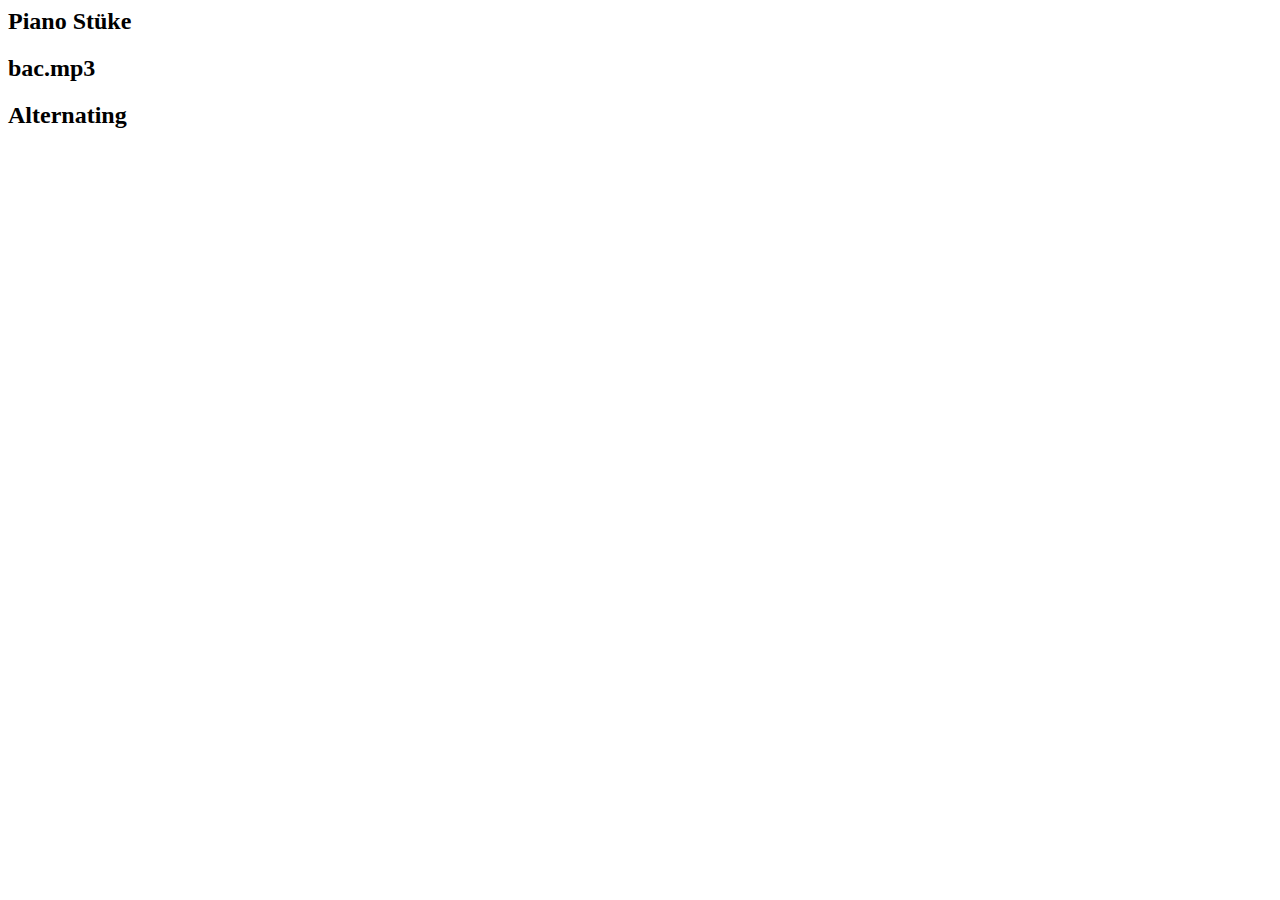
==== index.html @ d7403ea4 "initialized index.html" ====
<html>
<head>
<title>Portfolio  &mdash; Zachary Viet Pine</title>
</head>
<body>
<div id="stuke">
<h2>Piano St&uuml;ke</h2>
<audio src=""/>
</div>

<div id="bac">
<h2>bac.mp3</h2>
<audio src="bac.mp3"/>
</div>

<div id="alternating">
<h2>Alternating</h2>
<audio src="" />
</div>

</body>
</html>
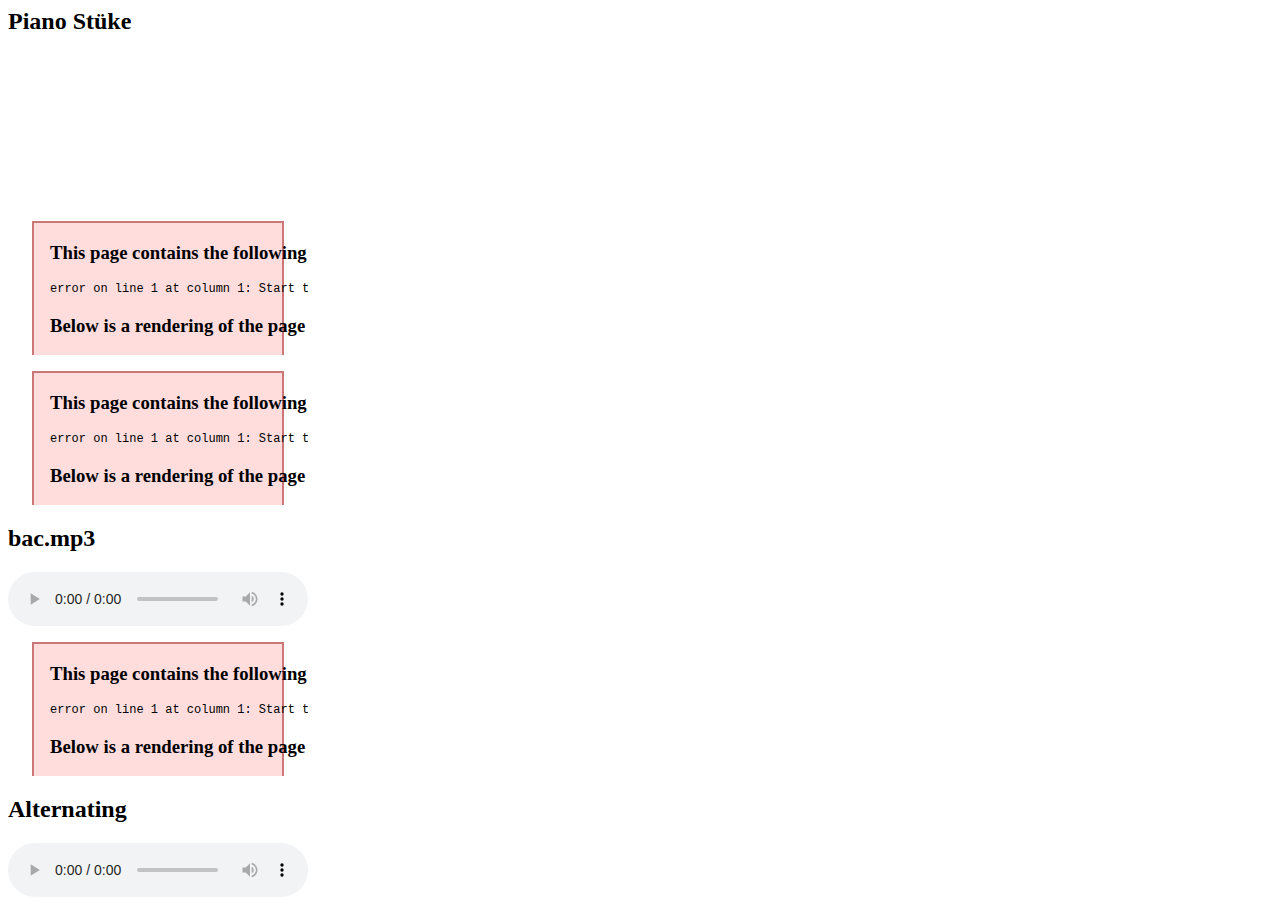
==== commit c5081d9f: "First Demo with SVG scroll okay" ====
--- a/index.html
+++ b/index.html
@@ -1,21 +1,47 @@
 <html>
 <head>
 <title>Portfolio  &mdash; Zachary Viet Pine</title>
+<meta name="viewport" content="width=device-width, initial-scale=1, maximum-scale=1">
+<style>
+.score-container {
+	overflow-x: scroll;
+	-webkit-overflow-scrolling: touch;
+	width: 100%;
+}
+.piece-containter {
+	width: 100%;
+}
+</style>
 </head>
 <body>
-<div id="stuke">
+<div id="stuke" class="piece-container">
 <h2>Piano St&uuml;ke</h2>
-<audio src=""/>
+<iframe src="https://www.youtube.com/embed/7B66WGATKFw" frameborder="0" gesture="media" allow="encrypted-media" allowfullscreen></iframe>	
+	<div class="score-container">
+		<object type="image/svg+xml" data="stuke1.svg">
+				Your browser does not support SVG
+		</object>
+	</div>
+	<div class="score-container">
+		<object type="image/svg+xml" data="stuke2.svg">
+				Your browser does not support SVG
+		</object>
+	</div>
 </div>
 
-<div id="bac">
+<div id="bac" class="piece-container">
 <h2>bac.mp3</h2>
-<audio src="bac.mp3"/>
+<audio src="./bac.mp3" controls ></audio>
+	<div class="score-container">
+		<object type="image/svg+xml" data="bac.svg">
+				Your browser does not support SVG
+		</object>
+	</div>
 </div>
 
-<div id="alternating">
+<div id="alternating" class="piece-container">
 <h2>Alternating</h2>
-<audio src="" />
+<audio src="alternating.mp3" controls ></audio>
 </div>
 
 </body>
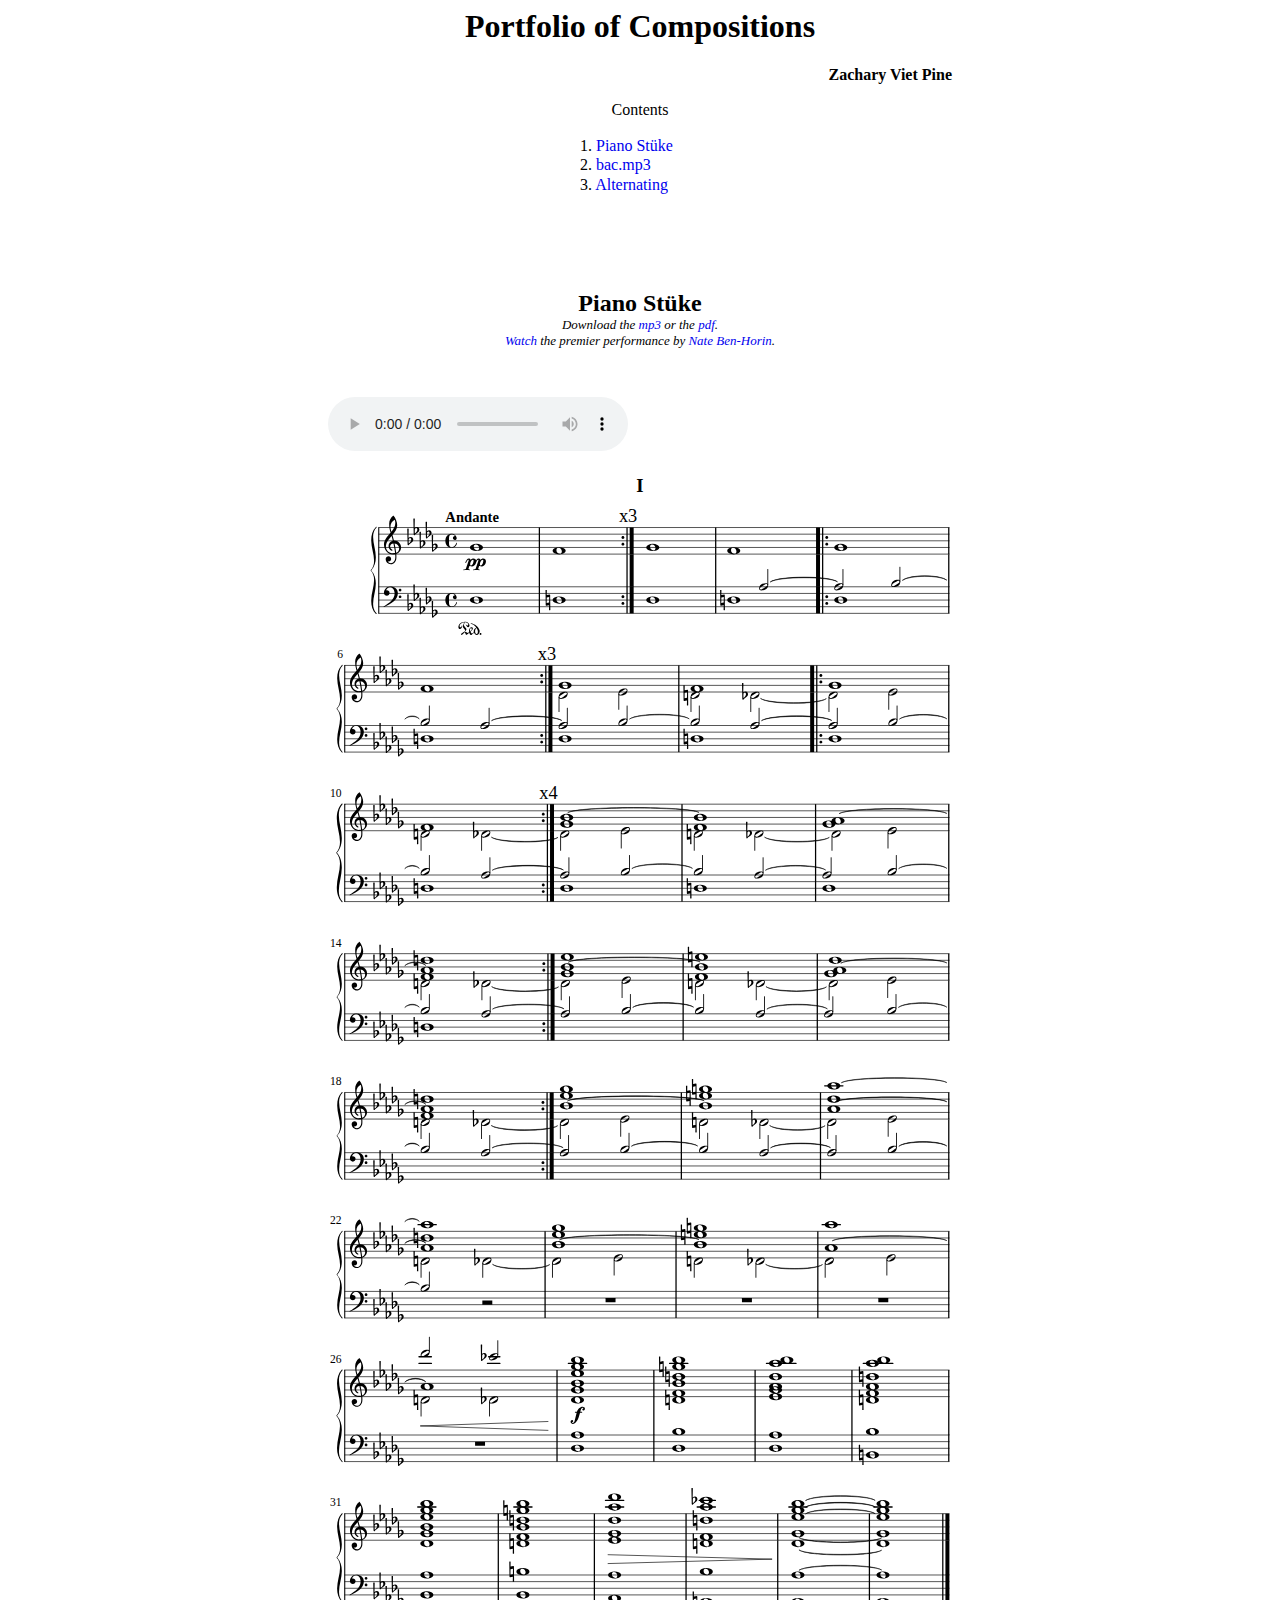
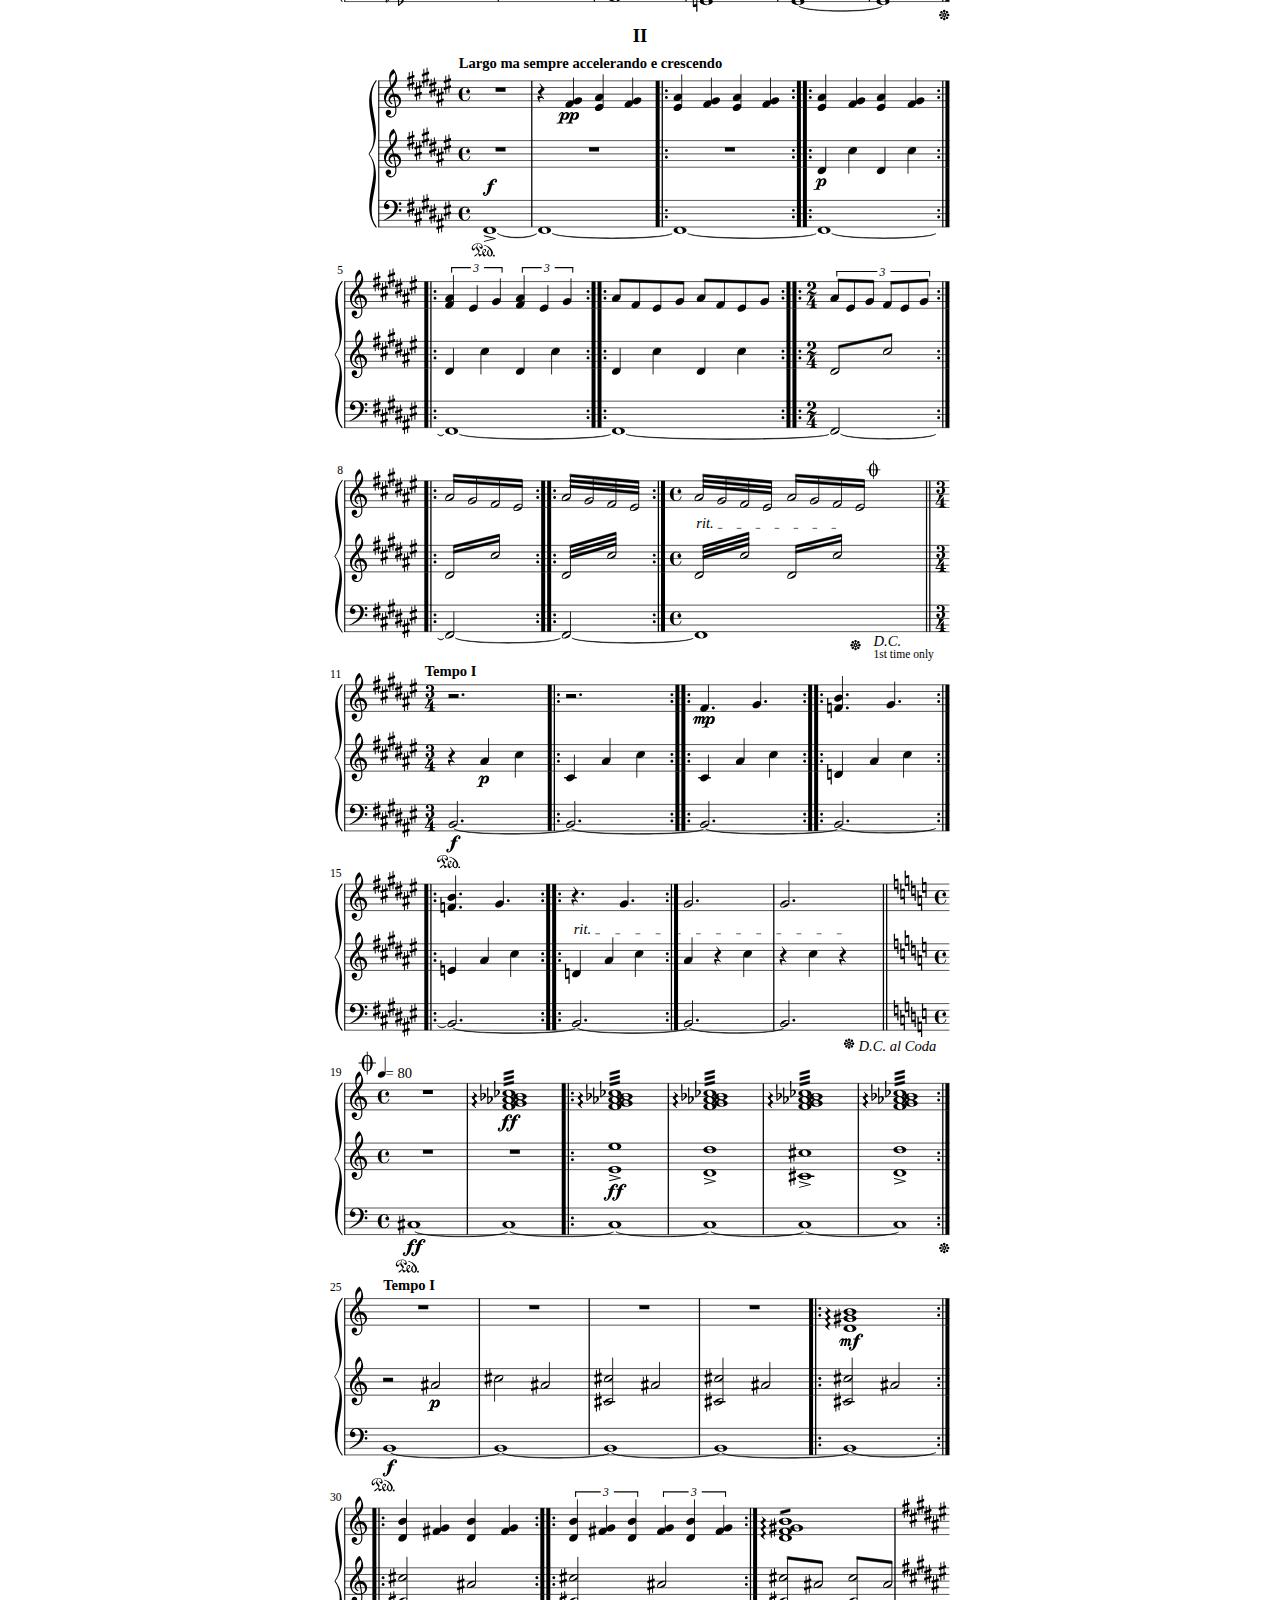
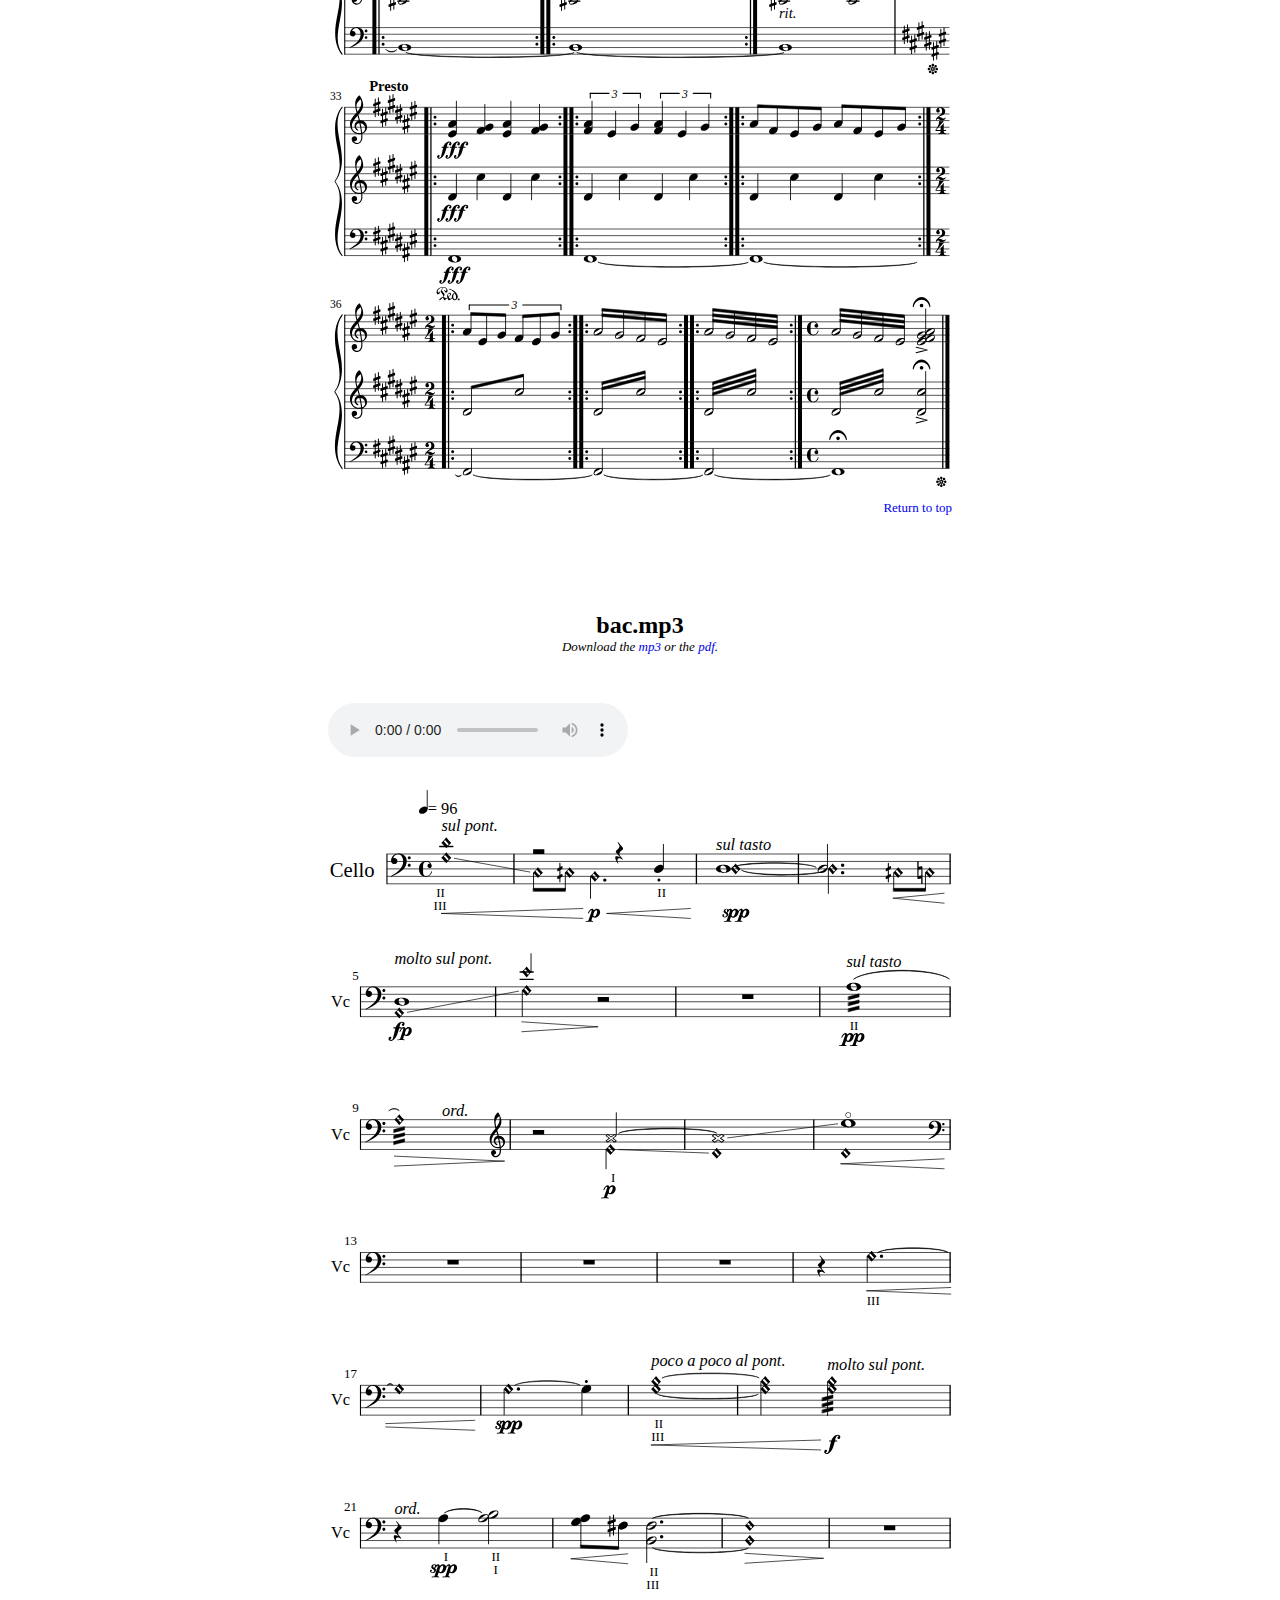
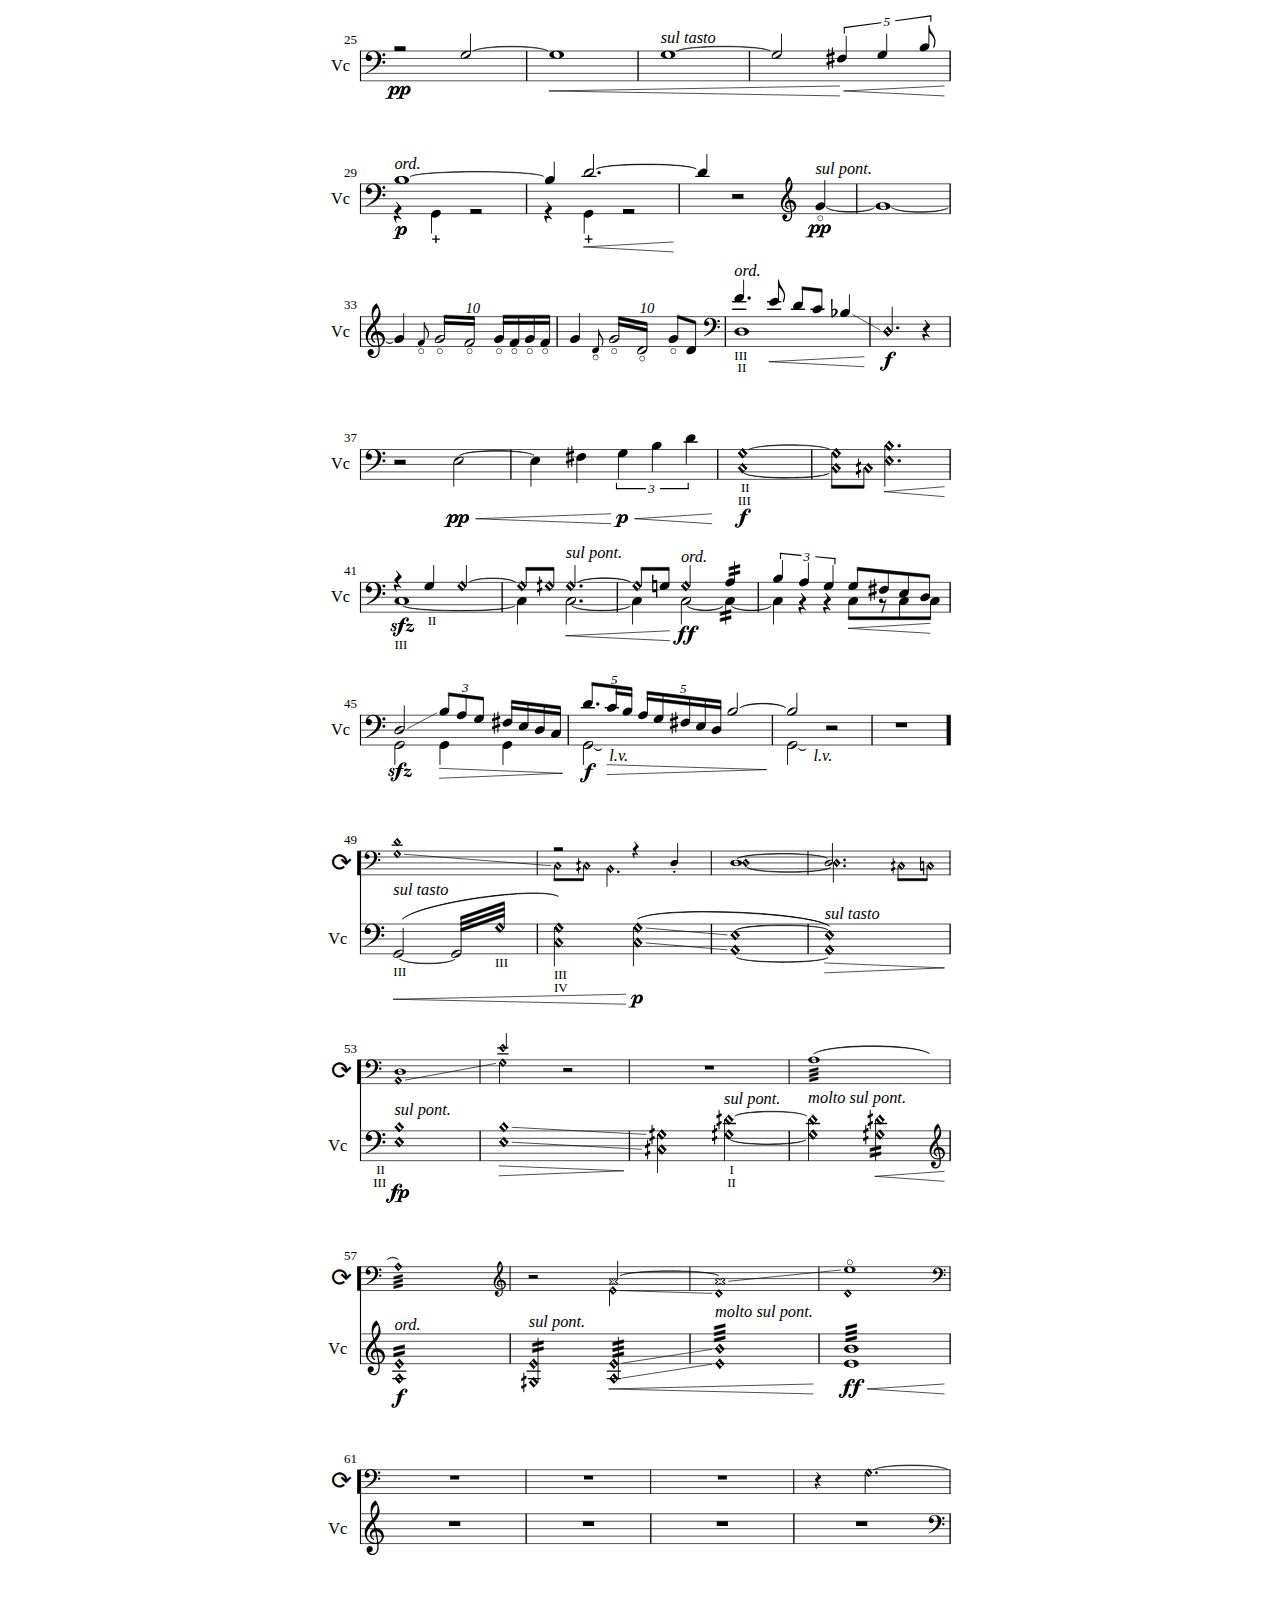
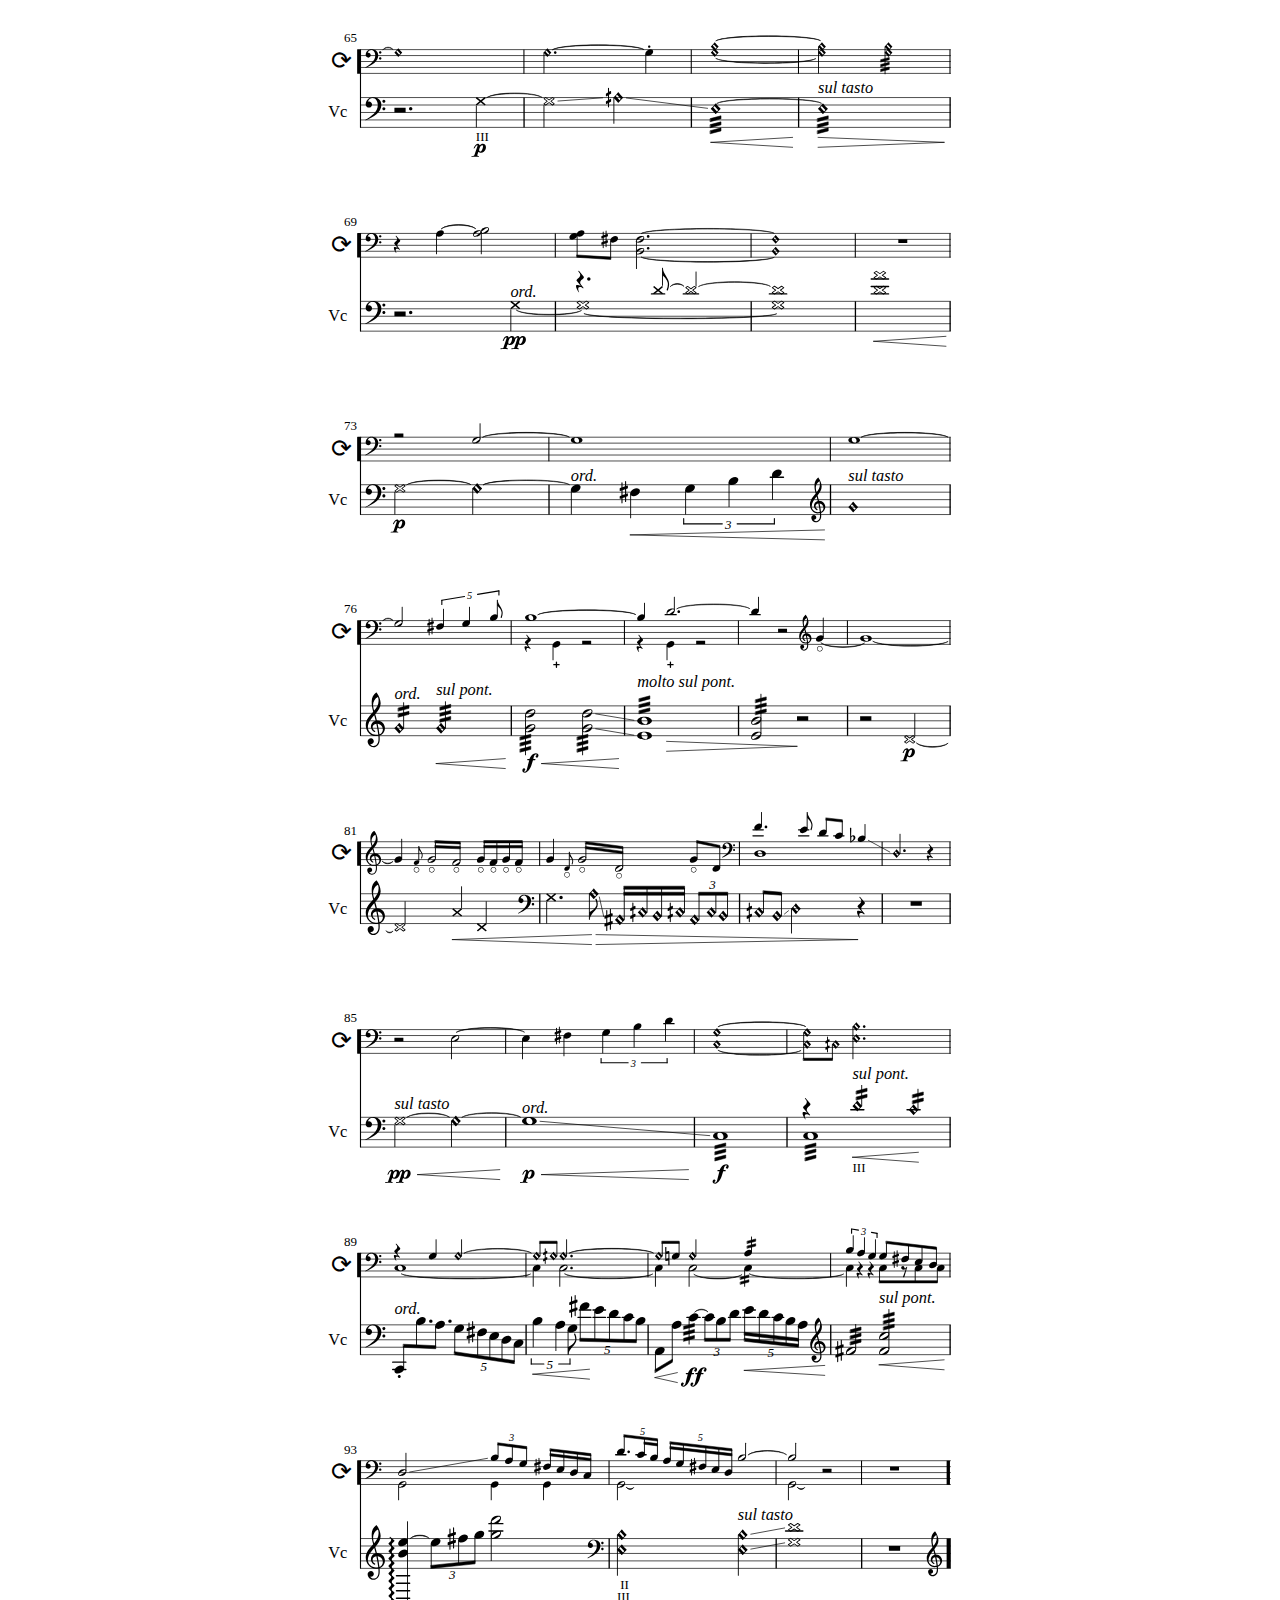
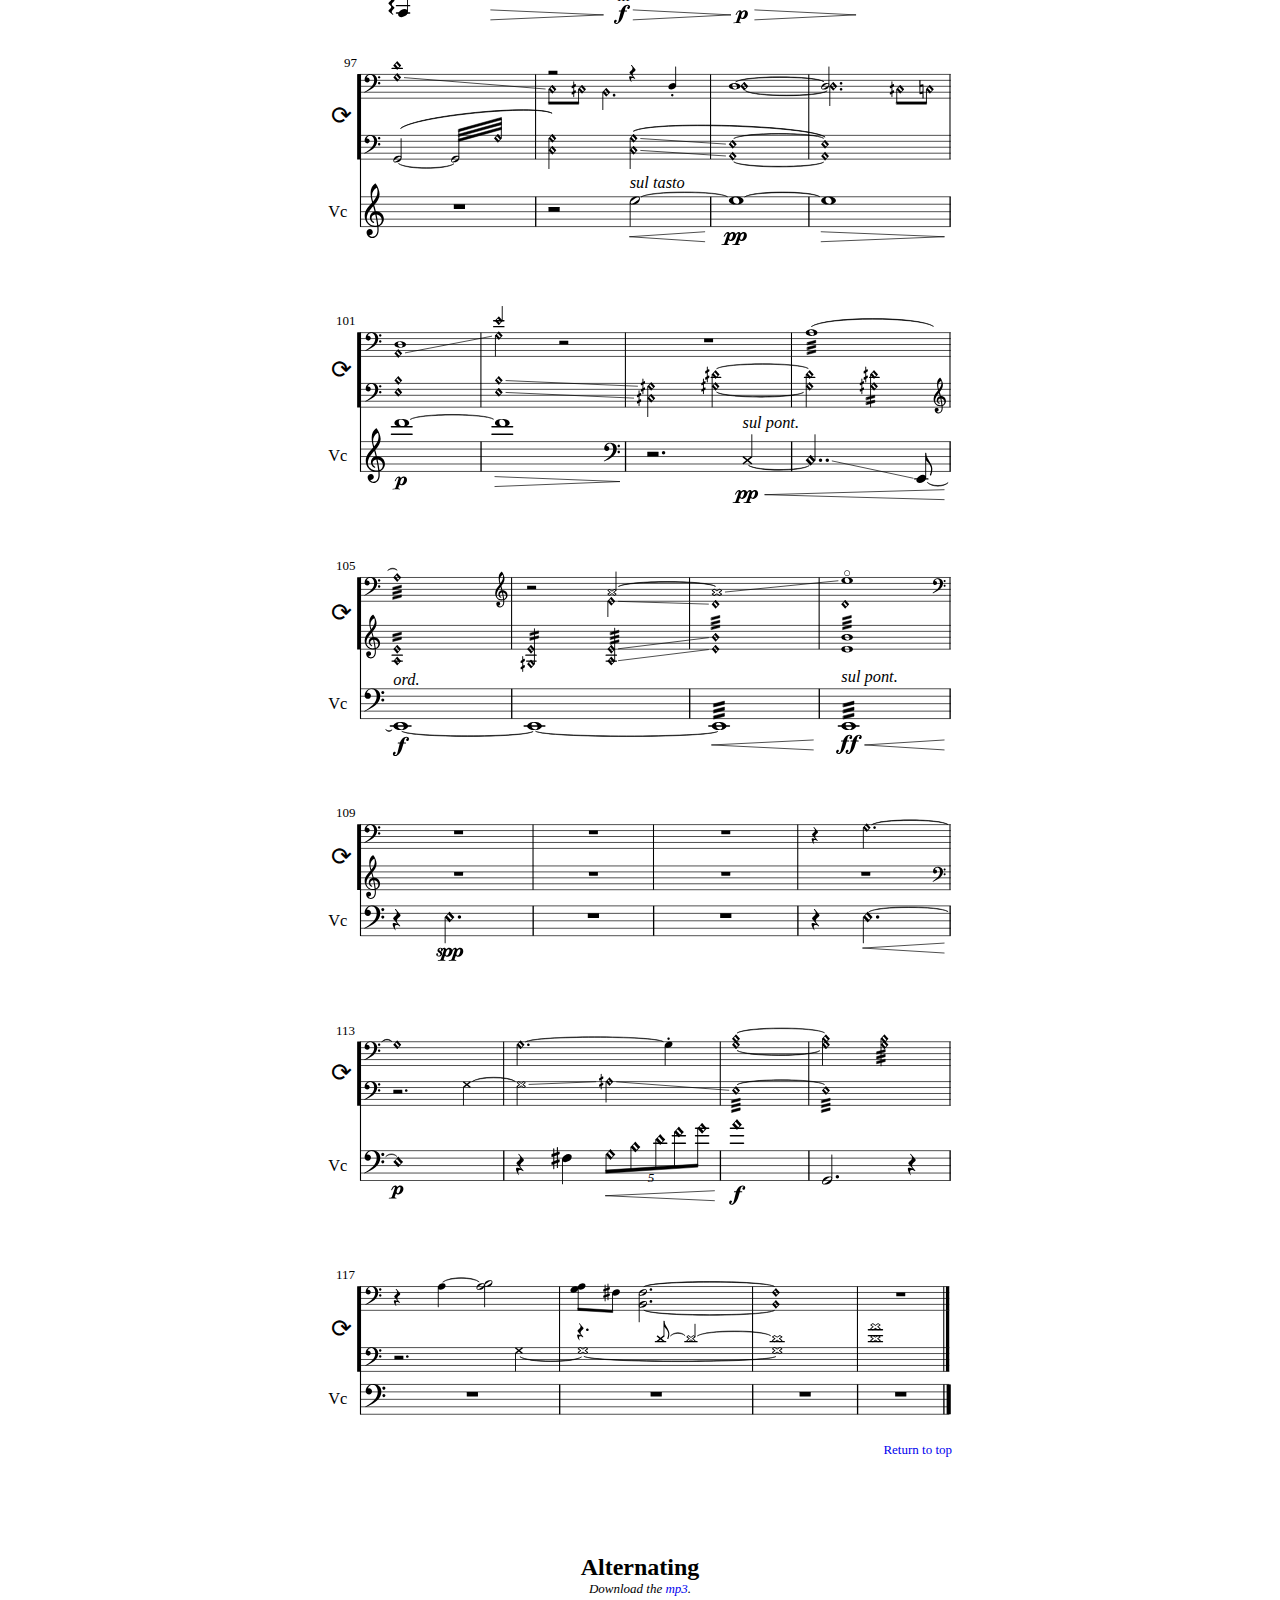
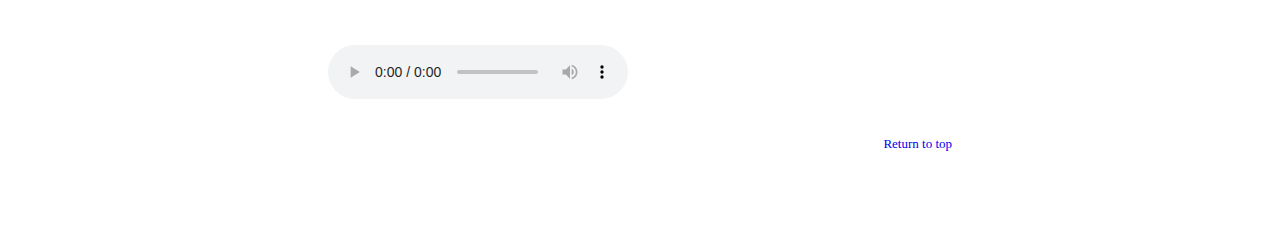
==== commit 0bad6f1e: "Big old Web redesign. Updated svgs, symlinked." ====
--- a/index.html
+++ b/index.html
@@ -1,48 +1,134 @@
 <html>
 <head>
-<title>Portfolio  &mdash; Zachary Viet Pine</title>
-<meta name="viewport" content="width=device-width, initial-scale=1, maximum-scale=1">
-<style>
-.score-container {
-	overflow-x: scroll;
-	-webkit-overflow-scrolling: touch;
-	width: 100%;
-}
-.piece-containter {
-	width: 100%;
-}
-</style>
+	<title>Portfolio of Compositions &mdash; Zachary Viet Pine</title>
+	<meta name="viewport" content="width=device-width, initial-scale=1, maximum-scale=1">
+	<style>
+		#portfolio {
+			width: 6.5in;
+			margin: auto;
+		}
+		a {
+			text-decoration: none;
+		}
+		h1 {
+			text-align: center;
+		}
+		#composer {
+			text-align: right;
+		}
+		div#contents {
+			width: 1.25in;
+			margin: auto;
+			line-height: 121%;
+		}
+		p#contents-title {
+			text-align: center;
+		}
+
+		/* For the Scores */
+		h2 {
+			margin-bottom: 0px;
+		}
+		em {
+			font-size: small;
+		}
+		audio {
+			margin-top: 0.5in;
+			margin-bottom: 0.25in;
+		}
+		div.piece-container {
+			margin-top: 1in;
+			margin-bottom: 1in;
+			width: 100%;
+		}
+		.piece-header {
+			text-align: center;
+		}
+		.movement-header {
+			margin: 0px;
+		}
+		.score-container {
+			text-align: center;
+			margin: auto;
+	/*		overflow-x: scroll;
+			-webkit-overflow-scrolling: touch; */
+		}	
+		.return {
+			text-align: right;
+			font-size: small;
+		}
+	</style>
 </head>
 <body>
-<div id="stuke" class="piece-container">
-<h2>Piano St&uuml;ke</h2>
-<iframe src="https://www.youtube.com/embed/7B66WGATKFw" frameborder="0" gesture="media" allow="encrypted-media" allowfullscreen></iframe>	
-	<div class="score-container">
-		<object type="image/svg+xml" data="stuke1.svg">
-				Your browser does not support SVG
-		</object>
+	<!-- Begin Portfolio Block //-->
+	<div id="portfolio">
+		<h1>Portfolio of Compositions</h1>
+		<p id="composer"><strong>Zachary Viet Pine</strong></p>
+		<div id="contents">
+			<p id="contents-title">Contents</p>
+			<p> 1. <a href="#stuke">Piano St&uuml;ke</a>
+			<br>2. <a href="#bac">bac.mp3</a>
+			<br>3. <a href="#alternating">Alternating</a></p>
+		</div>
+		
+		<!-- PIANO STUKE //-->
+		<div id="stuke" class="piece-container">
+			<div class="piece-header">
+				<h2>Piano St&uuml;ke</h2>
+				<em>Download the <a href="./stuke.mp3">mp3</a> or
+					the <a href="./stuke.pdf">pdf</a>.</em>
+				<br>
+				<em><a href="https://youtu.be/7B66WGATKFw">Watch</a> the premier performance
+					by <a href="https://soundcloud.com/nate-ben-horin">Nate Ben-Horin</a>.</em>
+			</div>
+			<audio src="./stuke.mp3" controls ></audio>
+			<div class="score-container">
+				<h3 class="movement-header">I</h3>
+				<object type="image/svg+xml" data="stuke/web1.svg">
+					Your browser does not support SVG
+					Try downloading the <a href="./stuke.pdf">pdf</a>.</em>.
+				</object>
+			</div>
+			<div class="score-container">
+				<h3 class="movement-header">II</h3>
+				<object type="image/svg+xml" data="stuke/web2.svg">
+					Your browser does not support SVG.
+					Try downloading the <a href="./stuke.pdf">pdf</a>.</em>.
+				</object>
+			</div>
+			<p class="return"><a href="#top">Return to top</a><p>
+		</div>
+		<!-- end PIANO STUKE //-->
+		
+		<!-- BAC.MP3 //-->
+		<div id="bac" class="piece-container">
+			<div class="piece-header">
+				<h2>bac.mp3</h2>
+				<em>Download the <a href="./bac.mp3">mp3</a> or
+					the <a href="./bac.pdf">pdf</a>.</em>
+			</div>
+			<audio src="./bac.mp3" controls ></audio>
+			<div class="score-container">
+				<object type="image/svg+xml" data="./bac/web.svg">
+					Your browser does not support SVG
+					Try downloading the <a href="./bac.pdf">pdf</a>.</em>.
+				</object>
+			</div>
+			<p class="return"><a href="#top">Return to top</a><p>
+		</div>
+		<!-- end BAC.MP3 //-->
+
+		<!-- ALTERNATING //-->
+		<div id="alternating" class="piece-container">
+			<div class="piece-header">
+				<h2>Alternating</h2>
+				<em>Download the <a href="./alternating.mp3">mp3</a>.</em>
+			</div>
+			<audio src="alternating.mp3" controls ></audio>
+			<p class="return"><a href="#top">Return to top</a><p>
+		</div>
+		<!-- end ALTERNATING //-->
+
 	</div>
-	<div class="score-container">
-		<object type="image/svg+xml" data="stuke2.svg">
-				Your browser does not support SVG
-		</object>
-	</div>
-</div>
-
-<div id="bac" class="piece-container">
-<h2>bac.mp3</h2>
-<audio src="./bac.mp3" controls ></audio>
-	<div class="score-container">
-		<object type="image/svg+xml" data="bac.svg">
-				Your browser does not support SVG
-		</object>
-	</div>
-</div>
-
-<div id="alternating" class="piece-container">
-<h2>Alternating</h2>
-<audio src="alternating.mp3" controls ></audio>
-</div>
-
 </body>
 </html>
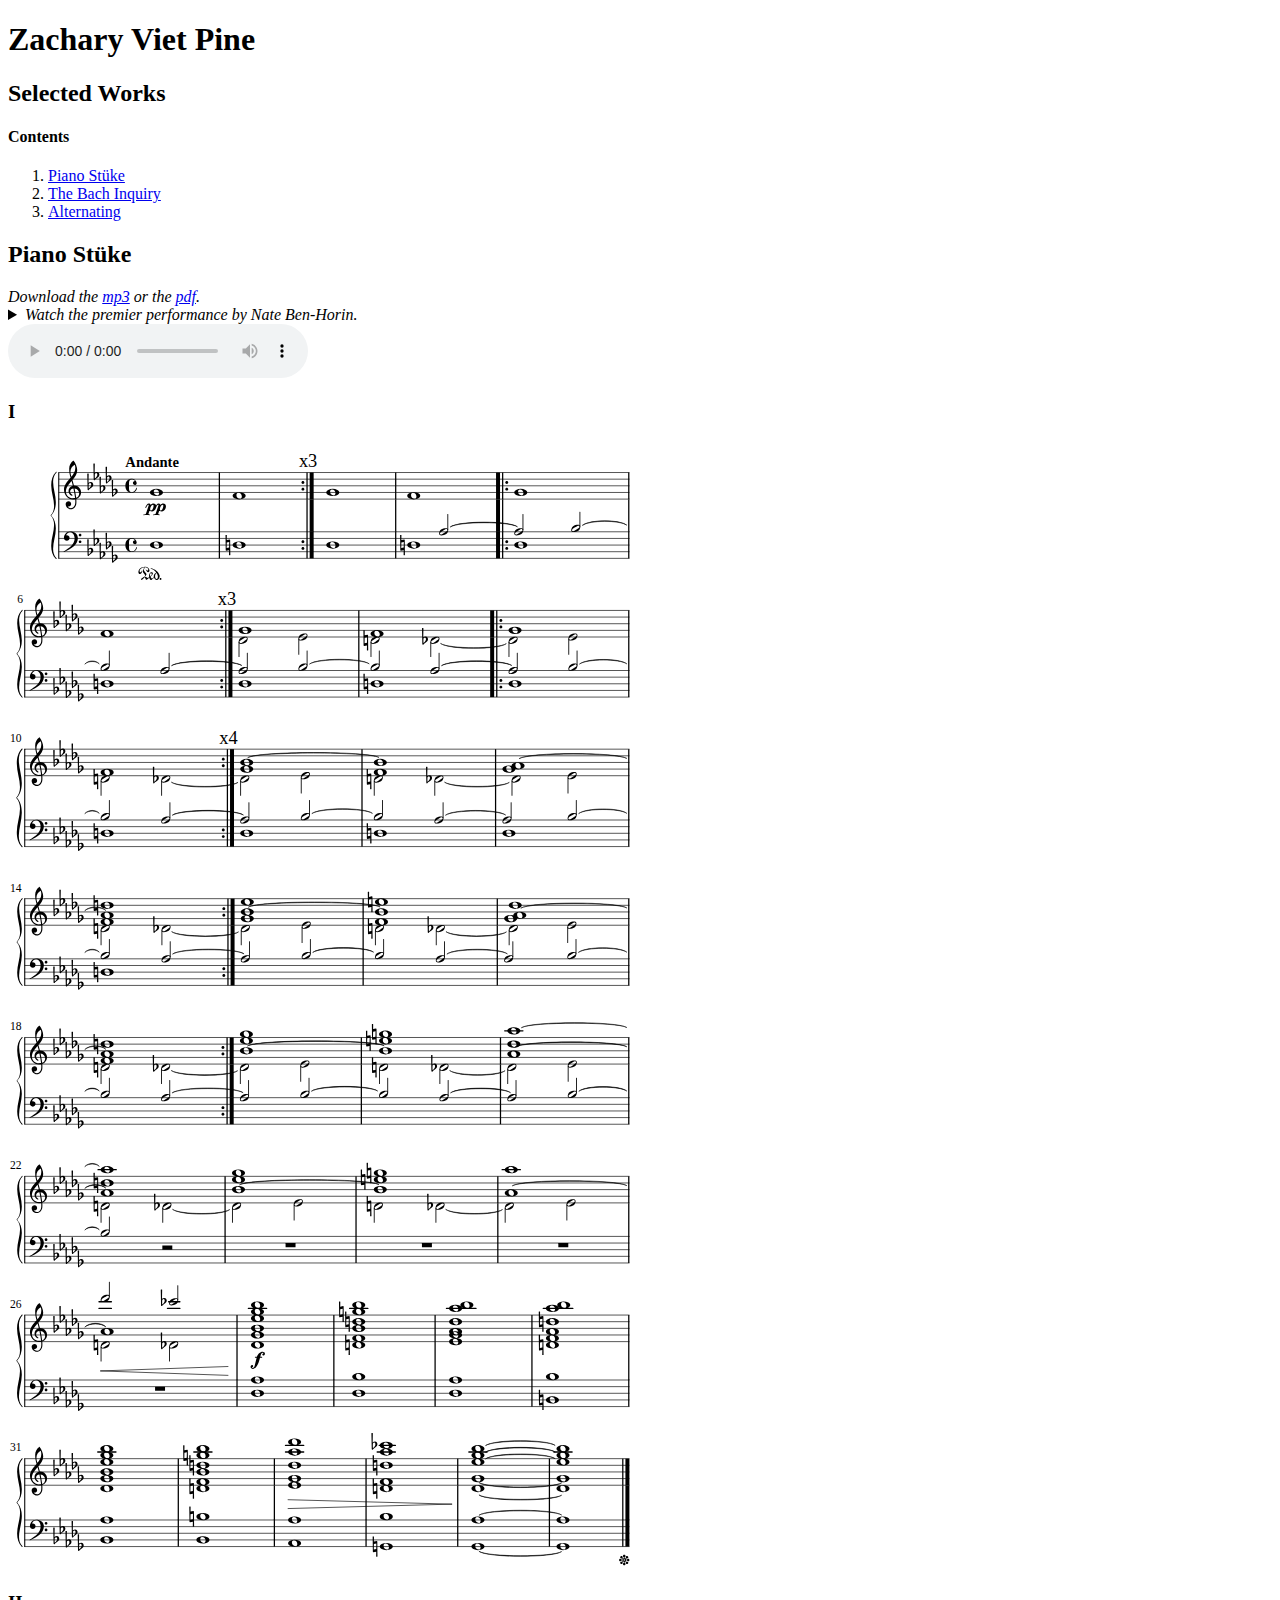
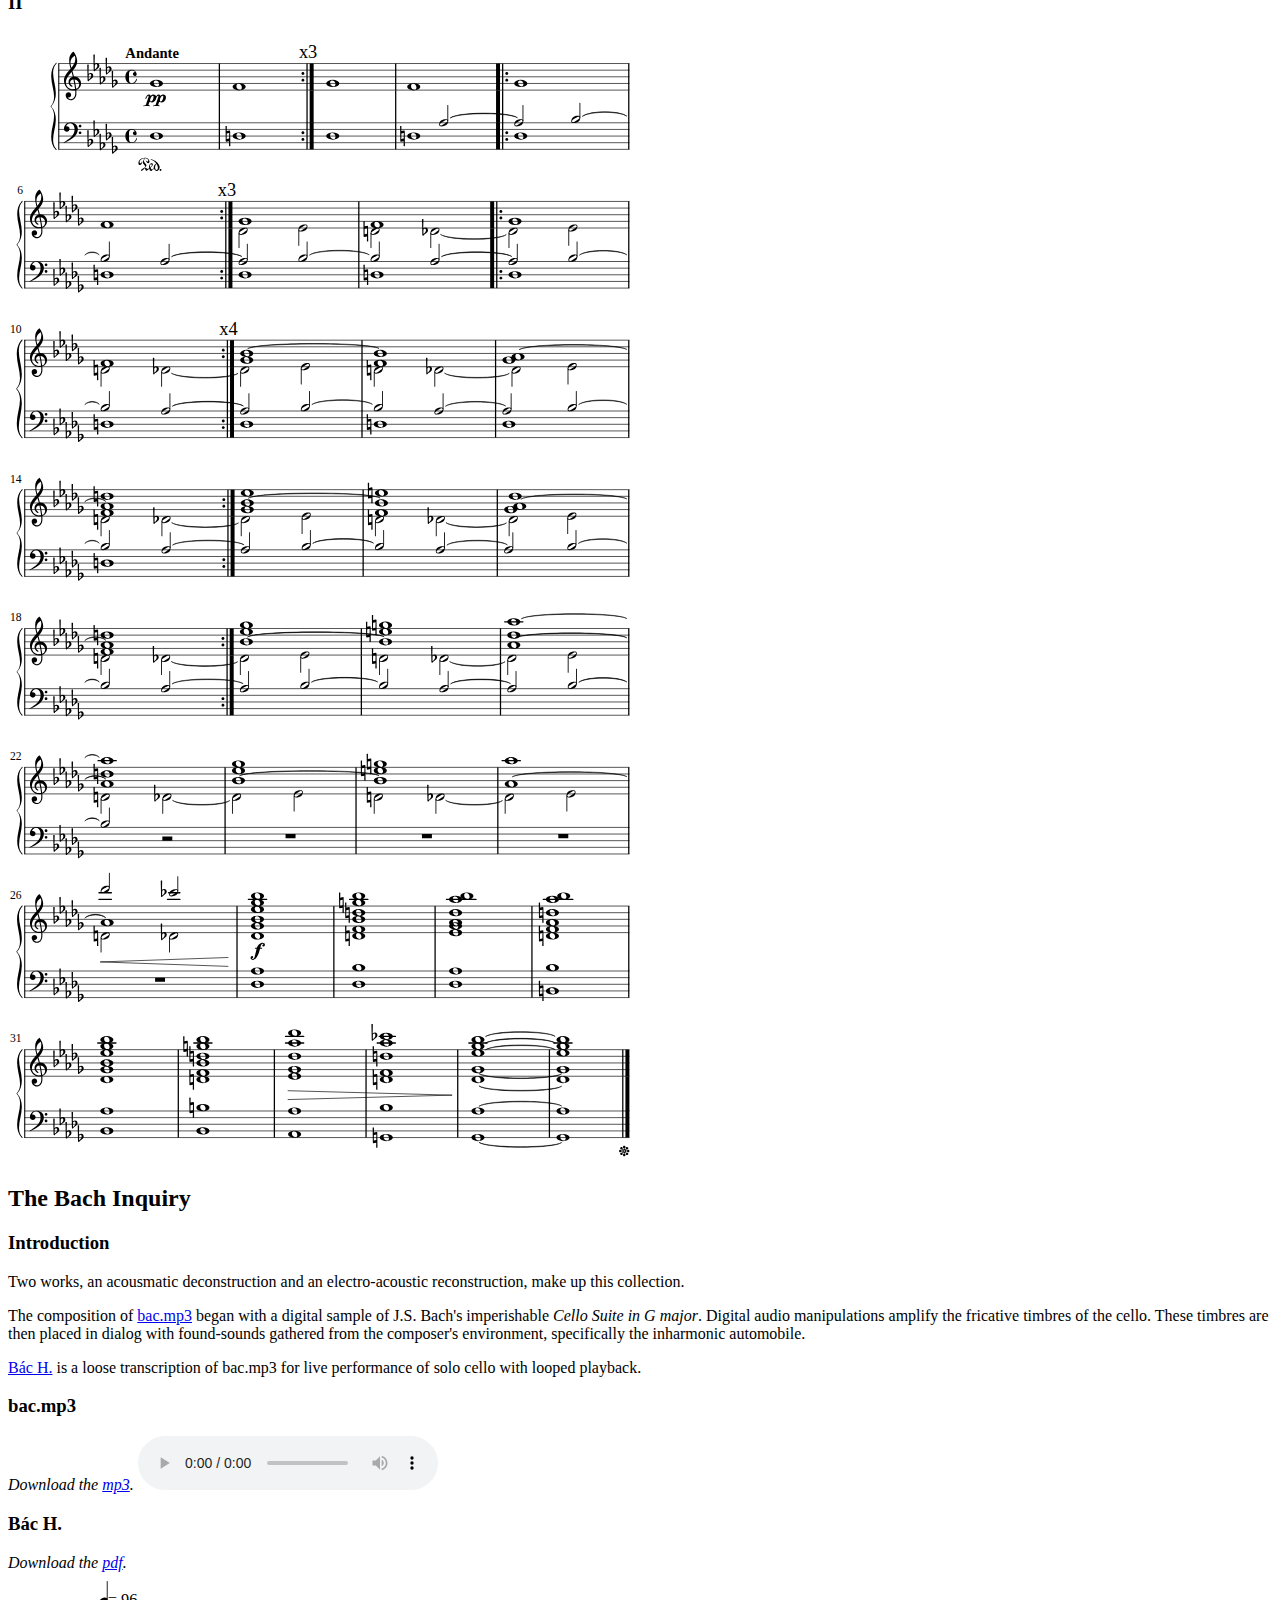
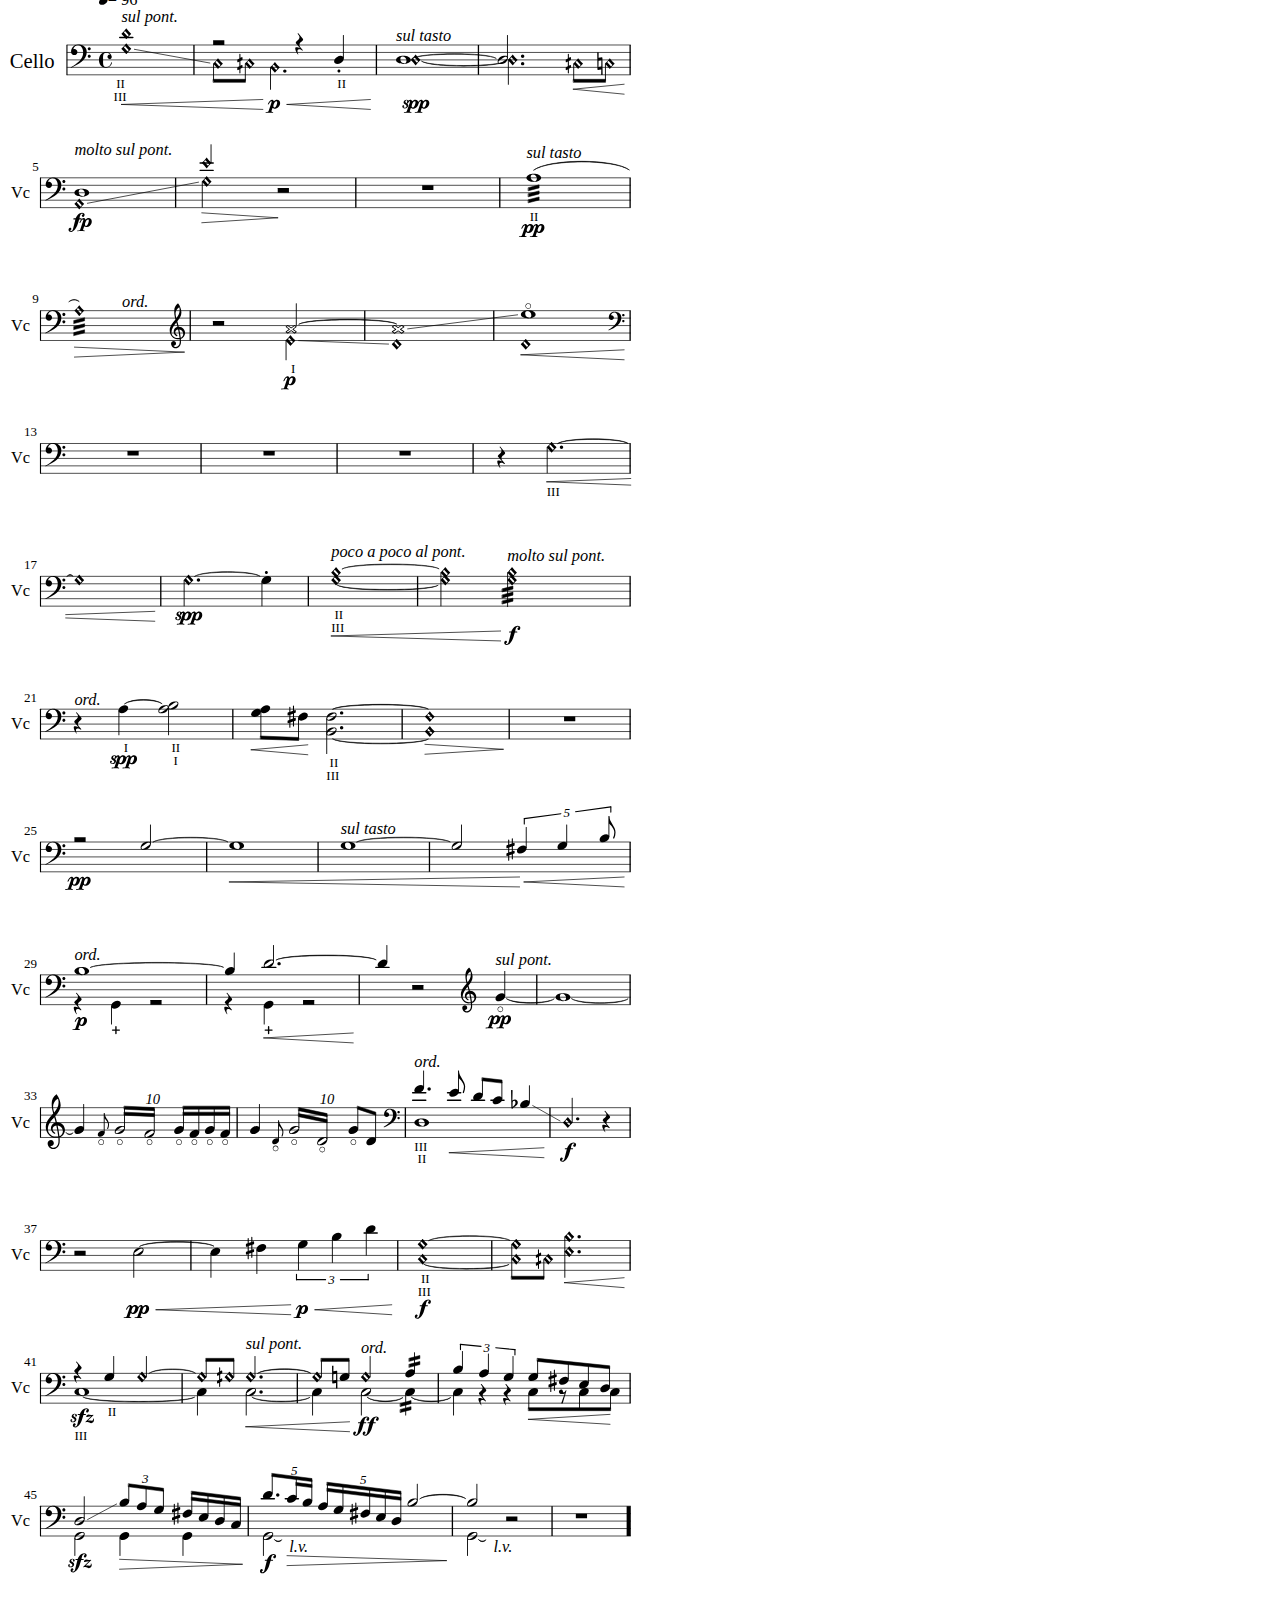
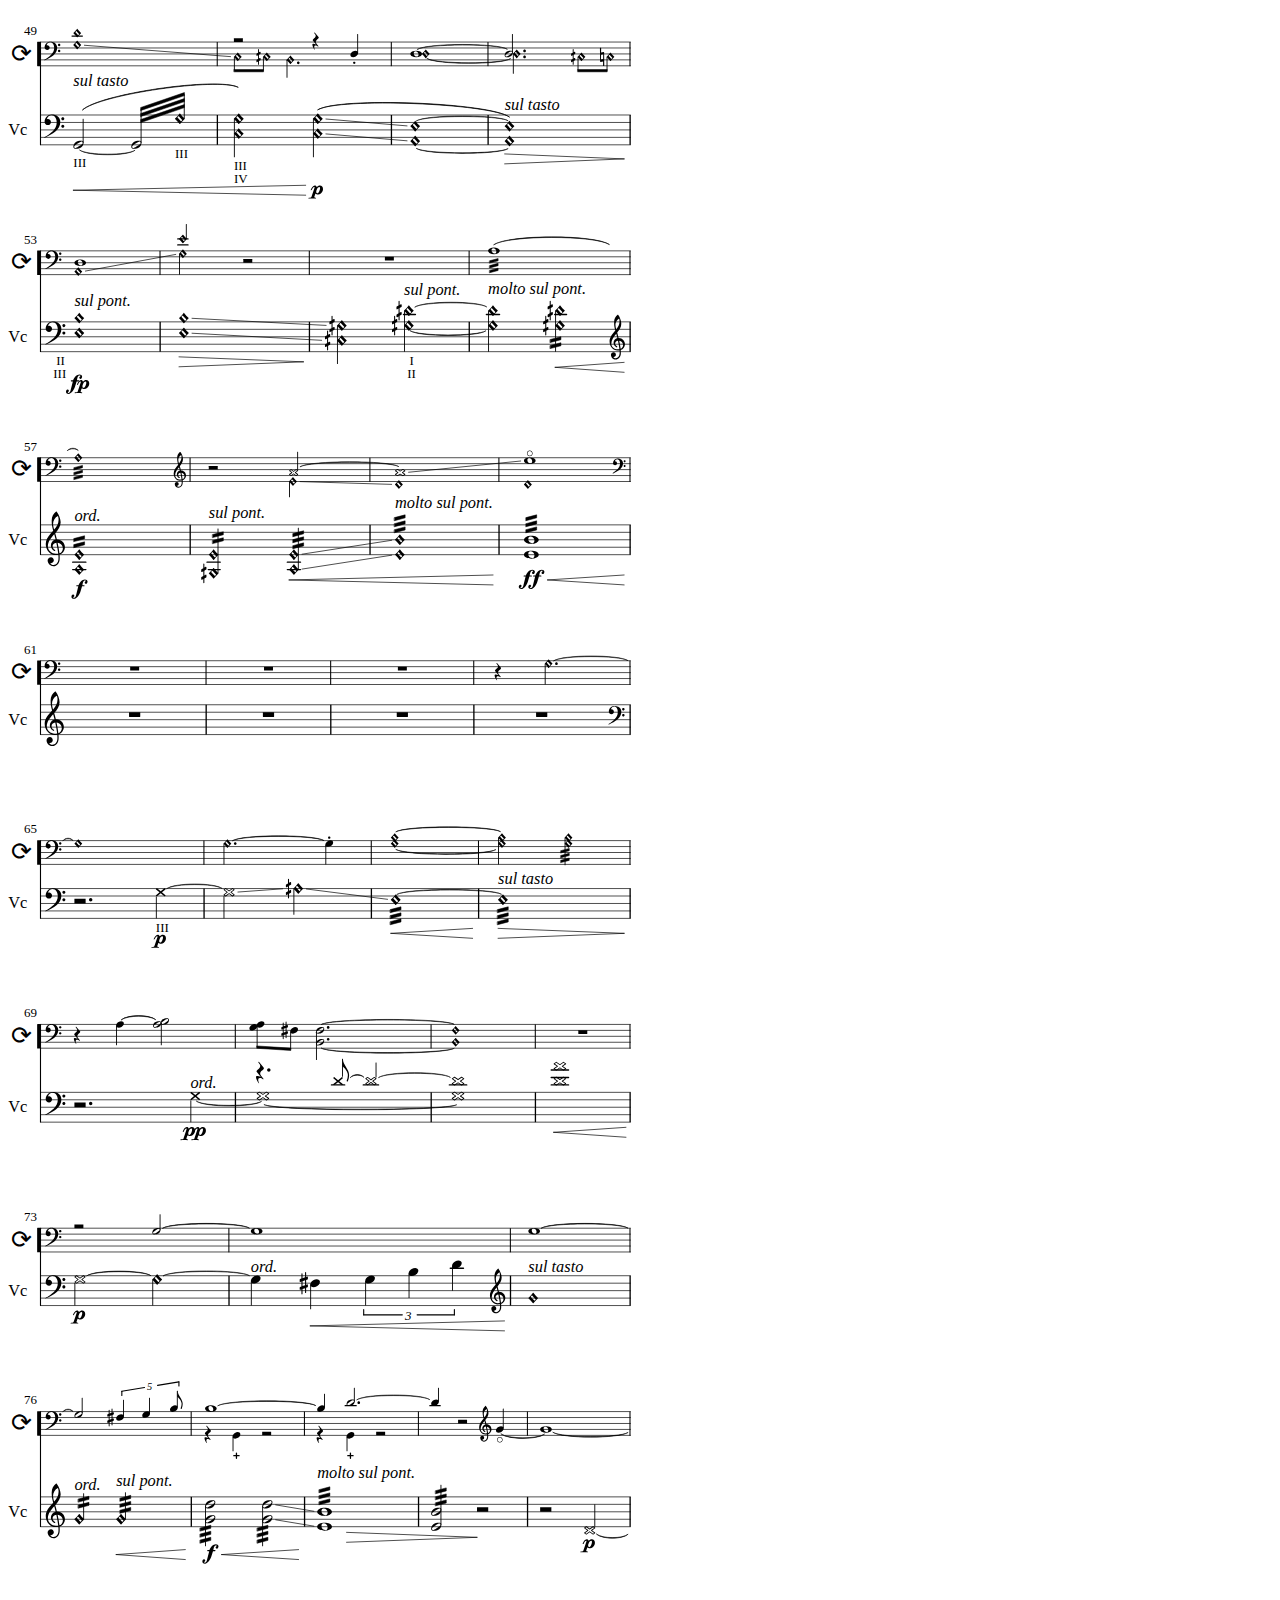
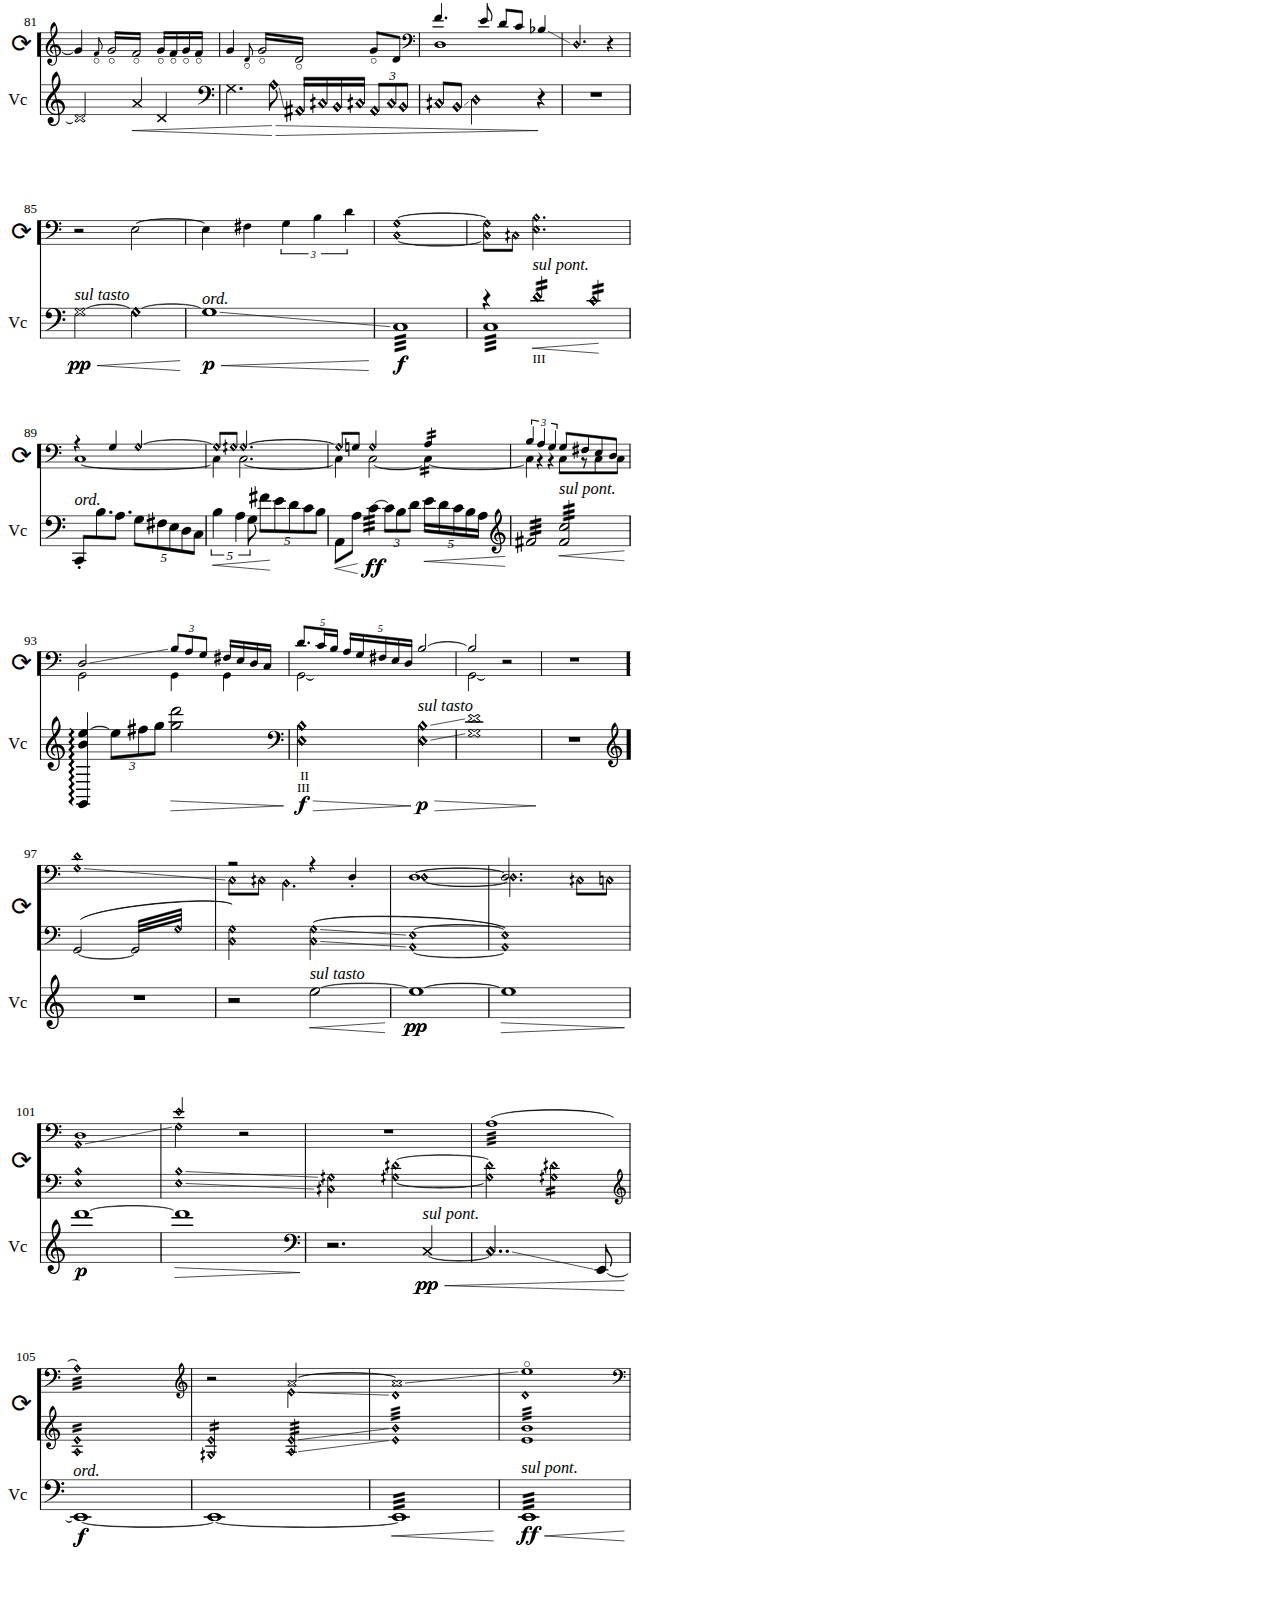
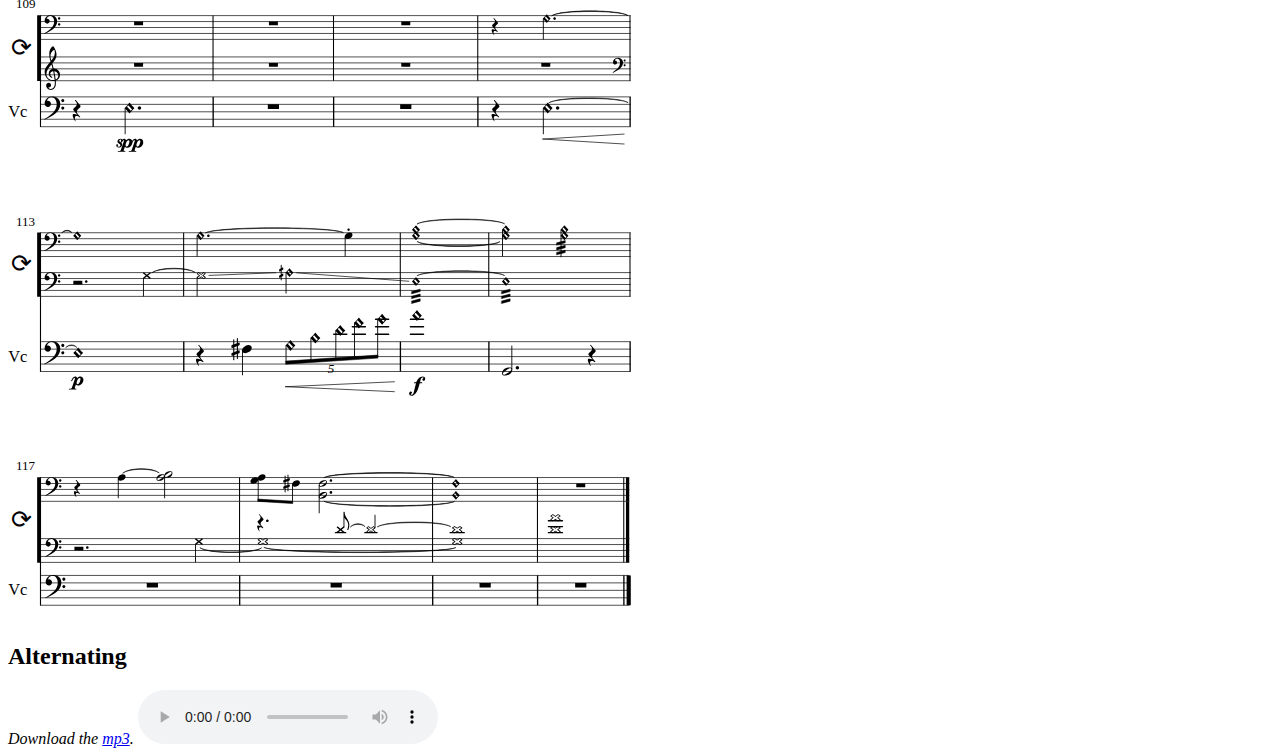
==== commit 890ca2e1: "move css and js out of html. some touchups to visuals" ====
--- a/index.html
+++ b/index.html
@@ -1,134 +1,98 @@
-<html>
-<head>
-	<title>Portfolio of Compositions &mdash; Zachary Viet Pine</title>
-	<meta name="viewport" content="width=device-width, initial-scale=1, maximum-scale=1">
-	<style>
-		#portfolio {
-			width: 6.5in;
-			margin: auto;
-		}
-		a {
-			text-decoration: none;
-		}
-		h1 {
-			text-align: center;
-		}
-		#composer {
-			text-align: right;
-		}
-		div#contents {
-			width: 1.25in;
-			margin: auto;
-			line-height: 121%;
-		}
-		p#contents-title {
-			text-align: center;
-		}
-
-		/* For the Scores */
-		h2 {
-			margin-bottom: 0px;
-		}
-		em {
-			font-size: small;
-		}
-		audio {
-			margin-top: 0.5in;
-			margin-bottom: 0.25in;
-		}
-		div.piece-container {
-			margin-top: 1in;
-			margin-bottom: 1in;
-			width: 100%;
-		}
-		.piece-header {
-			text-align: center;
-		}
-		.movement-header {
-			margin: 0px;
-		}
-		.score-container {
-			text-align: center;
-			margin: auto;
-	/*		overflow-x: scroll;
-			-webkit-overflow-scrolling: touch; */
-		}	
-		.return {
-			text-align: right;
-			font-size: small;
-		}
-	</style>
-</head>
-<body>
-	<!-- Begin Portfolio Block //-->
-	<div id="portfolio">
-		<h1>Portfolio of Compositions</h1>
-		<p id="composer"><strong>Zachary Viet Pine</strong></p>
-		<div id="contents">
-			<p id="contents-title">Contents</p>
-			<p> 1. <a href="#stuke">Piano St&uuml;ke</a>
-			<br>2. <a href="#bac">bac.mp3</a>
-			<br>3. <a href="#alternating">Alternating</a></p>
-		</div>
-		
-		<!-- PIANO STUKE //-->
-		<div id="stuke" class="piece-container">
-			<div class="piece-header">
-				<h2>Piano St&uuml;ke</h2>
-				<em>Download the <a href="./stuke.mp3">mp3</a> or
-					the <a href="./stuke.pdf">pdf</a>.</em>
-				<br>
-				<em><a href="https://youtu.be/7B66WGATKFw">Watch</a> the premier performance
-					by <a href="https://soundcloud.com/nate-ben-horin">Nate Ben-Horin</a>.</em>
-			</div>
-			<audio src="./stuke.mp3" controls ></audio>
-			<div class="score-container">
-				<h3 class="movement-header">I</h3>
-				<object type="image/svg+xml" data="stuke/web1.svg">
-					Your browser does not support SVG
-					Try downloading the <a href="./stuke.pdf">pdf</a>.</em>.
-				</object>
-			</div>
-			<div class="score-container">
-				<h3 class="movement-header">II</h3>
-				<object type="image/svg+xml" data="stuke/web2.svg">
-					Your browser does not support SVG.
-					Try downloading the <a href="./stuke.pdf">pdf</a>.</em>.
-				</object>
-			</div>
-			<p class="return"><a href="#top">Return to top</a><p>
-		</div>
-		<!-- end PIANO STUKE //-->
-		
-		<!-- BAC.MP3 //-->
-		<div id="bac" class="piece-container">
-			<div class="piece-header">
-				<h2>bac.mp3</h2>
-				<em>Download the <a href="./bac.mp3">mp3</a> or
-					the <a href="./bac.pdf">pdf</a>.</em>
-			</div>
-			<audio src="./bac.mp3" controls ></audio>
-			<div class="score-container">
-				<object type="image/svg+xml" data="./bac/web.svg">
-					Your browser does not support SVG
-					Try downloading the <a href="./bac.pdf">pdf</a>.</em>.
-				</object>
-			</div>
-			<p class="return"><a href="#top">Return to top</a><p>
-		</div>
-		<!-- end BAC.MP3 //-->
-
-		<!-- ALTERNATING //-->
-		<div id="alternating" class="piece-container">
-			<div class="piece-header">
-				<h2>Alternating</h2>
-				<em>Download the <a href="./alternating.mp3">mp3</a>.</em>
-			</div>
-			<audio src="alternating.mp3" controls ></audio>
-			<p class="return"><a href="#top">Return to top</a><p>
-		</div>
-		<!-- end ALTERNATING //-->
-
-	</div>
-</body>
-</html>
+<!doctype html>
+<html lang="en-US" xmlns="http://www.w3.org/1999/xhtml">
+<head>
+  <title>Zachary Viet Pine &mdash; Selected Works</title>
+<!--  <base href="http://ocf.berkeley.edu/~pine/portfolio/"> -->
+  <meta name="viewport" content="width=device-width, initial-scale=1.0" />
+  <meta charset="UTF-8" />
+  <link rel="stylesheet" href=".css">
+</head>
+<body>
+  <header>
+    <h1>Zachary Viet Pine</h1>
+    <h2>Selected Works</h2>
+    <nav>
+      <h4>Contents</h4>
+      <ol id="table-of-contents">
+        <li><a href="#stuke">Piano St&uuml;ke</a></li>
+        <li><a href="#bac">The Bach Inquiry</a></li>
+        <li><a href="#alternating">Alternating</a></li>
+      </ol>
+    </nav>
+  </header>
+  <main>
+    <article id="stuke">
+      <header>
+        <h2>Piano St&uuml;ke</h2>
+        <i>Download the <a href="./stuke.mp3">mp3</a>
+           or the <a href="./stuke.pdf">pdf</a>.</i>
+        <br>
+        <details>
+	        <summary>
+	          <i><a>Watch the premier performance</a></i>
+	          <i>by Nate Ben-Horin.</i>            
+	        </summary>
+	        <iframe src="https://www.youtube.com/embed/7B66WGATKFw" ></iframe>
+          </details>
+          <audio src="./stuke.mp3" type="audio/mp3" controls ></audio>
+        </header>
+        <section class="score">        
+        <picture>
+	        <h3>I</h3>
+	        <img src="stuke/web1.svg" 
+	          alt="Score for Piano Stuke, Movement I"  />
+        </picture>        
+        <picture>
+      	  <h3>II</h3>
+	        <img src="stuke/web1.svg"
+	          alt="Score for Piano Stuke, Movement II" />
+        </picture>
+      </section>
+    </article>
+    <article id="bac">
+      <header>
+        <h2>The Bach Inquiry</h2>
+		<h3>Introduction</h2>
+        <p>Two works, an acousmatic deconstruction and an electro-acoustic
+           reconstruction, make up this collection.</p>
+        <p>The composition of <a href="#bacmp3">bac.mp3</a> began with a
+           digital sample of J.S.&nbsp;Bach's imperishable <i>Cello Suite in
+           G&nbsp;major</i>. Digital audio manipulations amplify the fricative
+           timbres of the cello. These timbres are then placed
+           in dialog with found-sounds gathered from the composer's environment, 
+		   specifically the inharmonic automobile.</p>
+        <p><a href="#bach">B&aacute;c H.</a> is a loose transcription of 
+		   bac.mp3 for live performance of solo cello with looped playback.</p>
+      </header>
+      <section id="bacmp3" class="composition">
+        <header>
+          <h3>bac.mp3</h3>
+          <i>Download the <a href="./bac.mp3">mp3</a>.</i>
+          <audio src="./bac.mp3" controls ></audio>
+        </header>
+      </section>
+      <section id="bach" class="composition">
+        <header>
+          <h3>B&aacute;c H.</h3>
+          <i>Download the <a href="./bac.pdf">pdf</a>.</i>
+        </header>
+        <picture>
+          <img src="./bac/web.svg" alt="Score for Bac H." />
+        </picture>
+      </section>
+    </article>
+    <article id="alternating">
+      <section class="composition">
+        <header>
+          <h2>Alternating</h2>
+          <i>Download the <a href="./alternating.mp3">mp3</a>.</i>
+          <audio src="alternating.mp3" controls ></audio>      
+        </header>
+      </section>
+    </article>
+  </main>
+  <footer>
+    <small hidden><a href="#top">Return to top.</a></small>
+  </footer>
+</body>
+</html>
--- a/.css
+++ b/.css
@@ -0,0 +1,66 @@
+a { 
+  text-decoration: none;
+  cursor: pointer;
+}
+a:hover { 
+  text-decoration: underline;
+}
+
+body {
+  max-width: 816px;
+  margin: 96px auto;
+  text-align: center;
+}
+h2, h3{
+  margin: 0.2em 0;
+}
+
+nav h4 {
+  width: 120px;
+  margin: 72px auto 12px auto;
+  border-bottom-width: thin;
+  border-bottom-style: solid;
+}
+nav ol {
+  padding: 0;
+  margin: 0 0 2em 0;
+  list-style-type: none;
+  line-height: 150%;
+}
+
+article {
+  padding: 1em;
+}
+ 
+article header {
+  min-height: 6.5em;
+  position: relative;
+  margin: 4em auto 0 auto;
+}
+
+article p {
+  margin: 1em 6em;
+  text-align: left;
+}
+
+summary i {
+  display: inline-block;
+}
+
+iframe {
+  position: relative;
+  margin: 12px auto -12px auto;
+  width: 640px;
+  height: 360px;
+  z-index: 100;
+}
+audio {
+  max-height: 1em;
+  position: absolute;
+  margin: auto;
+  right: 0; bottom: 0; left: 0;
+}
+
+img {
+  max-width: 100%;
+}
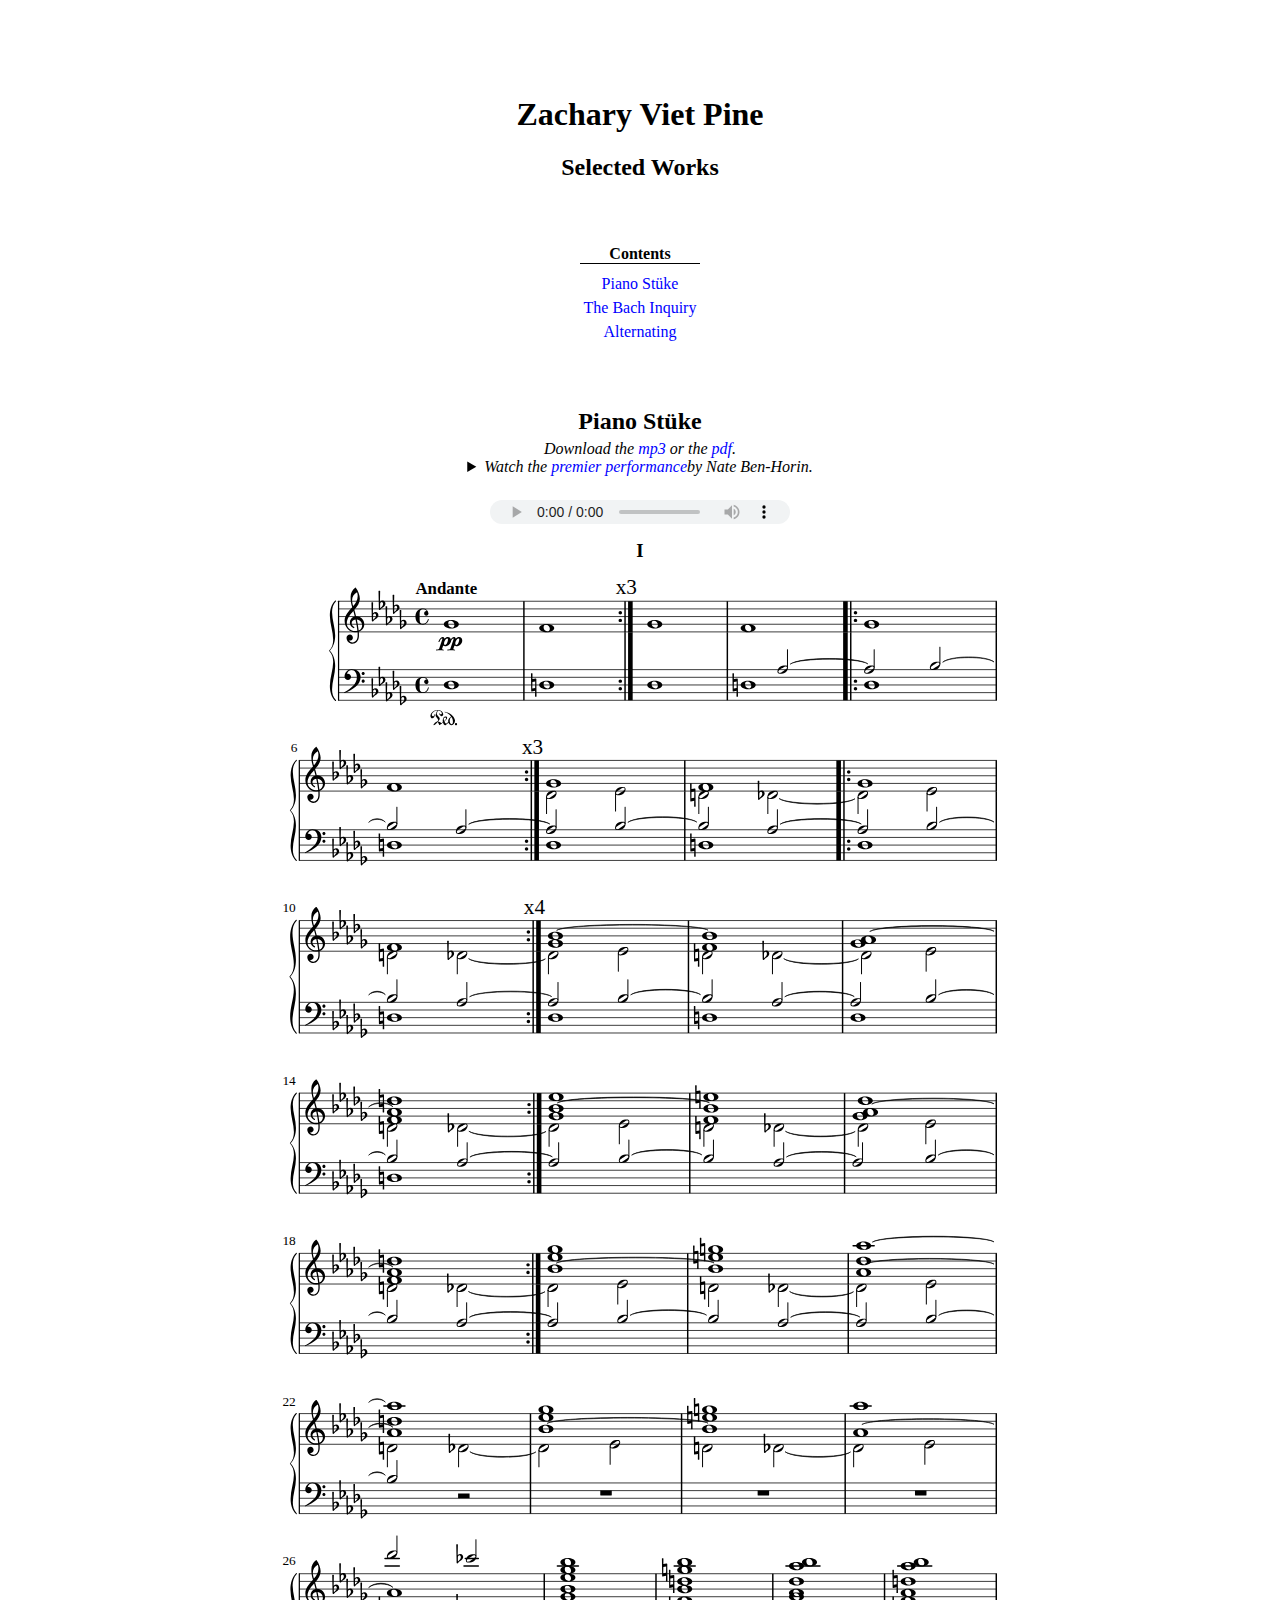
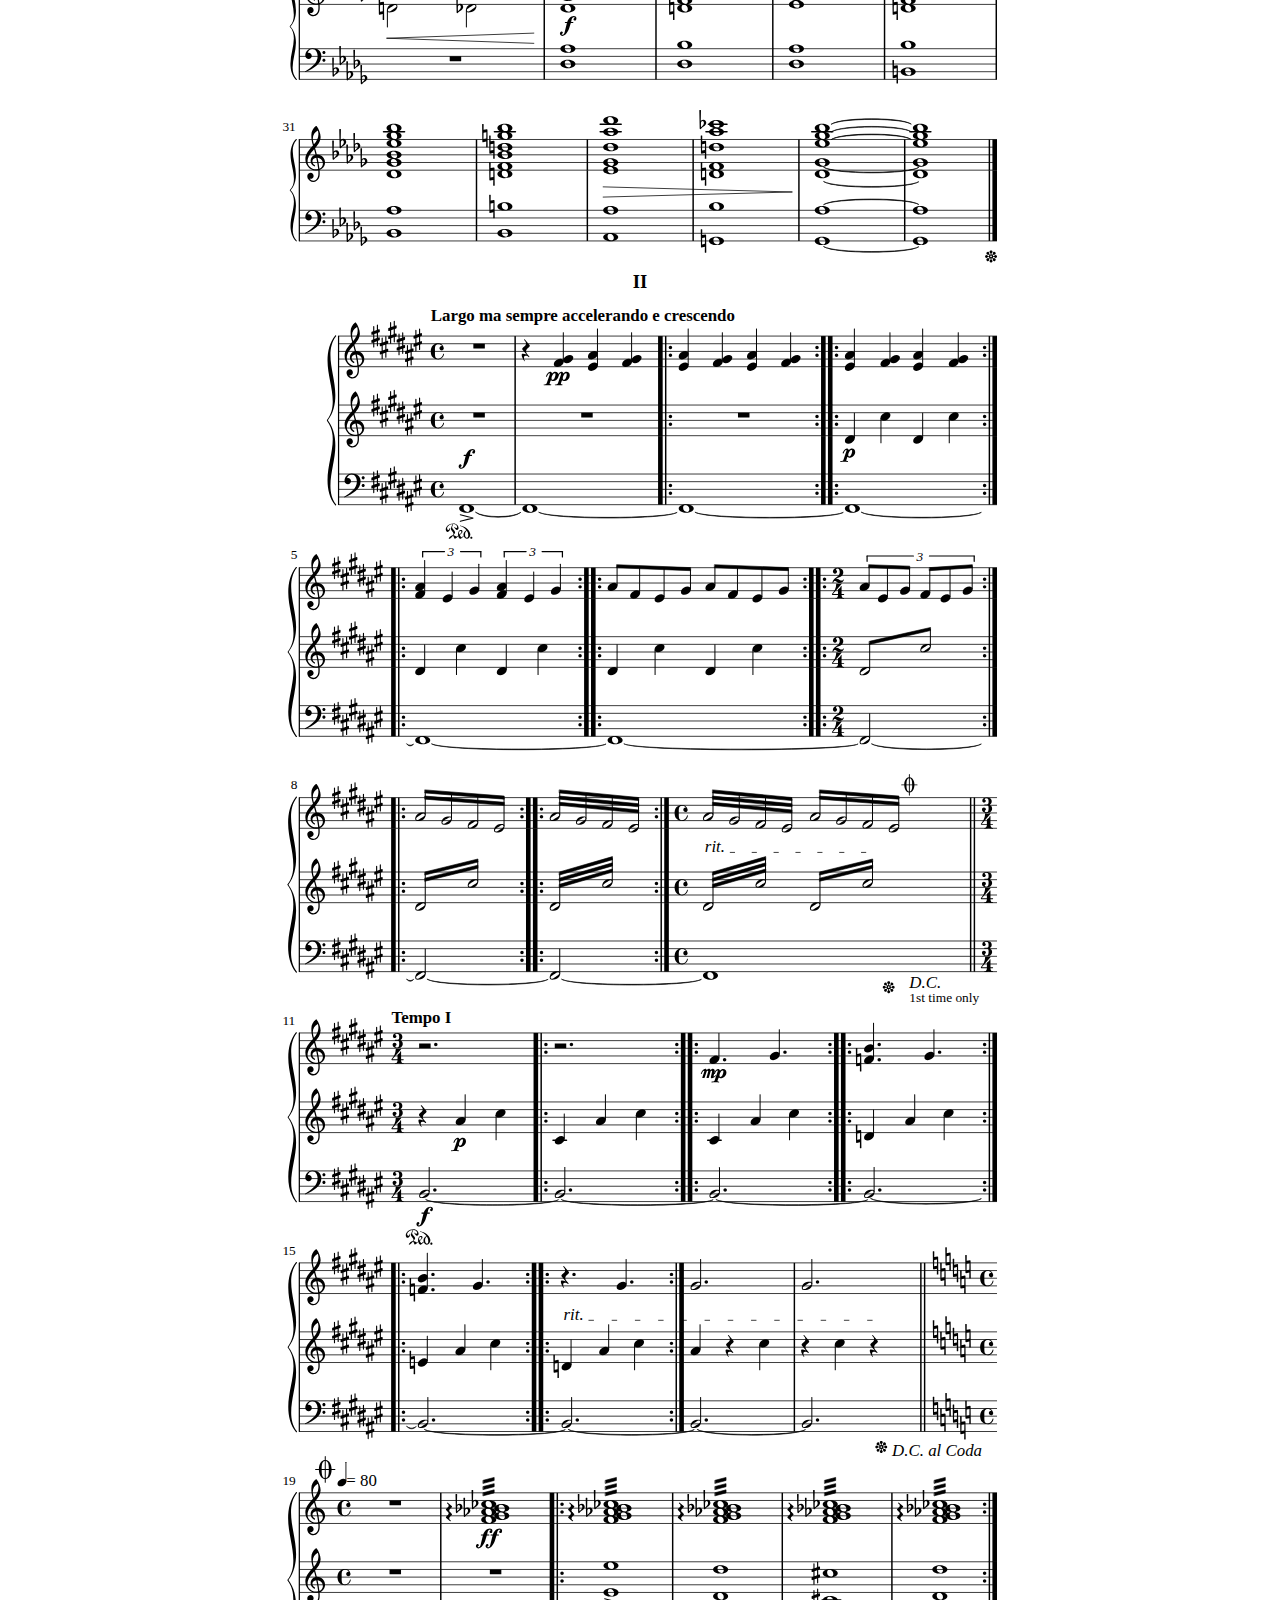
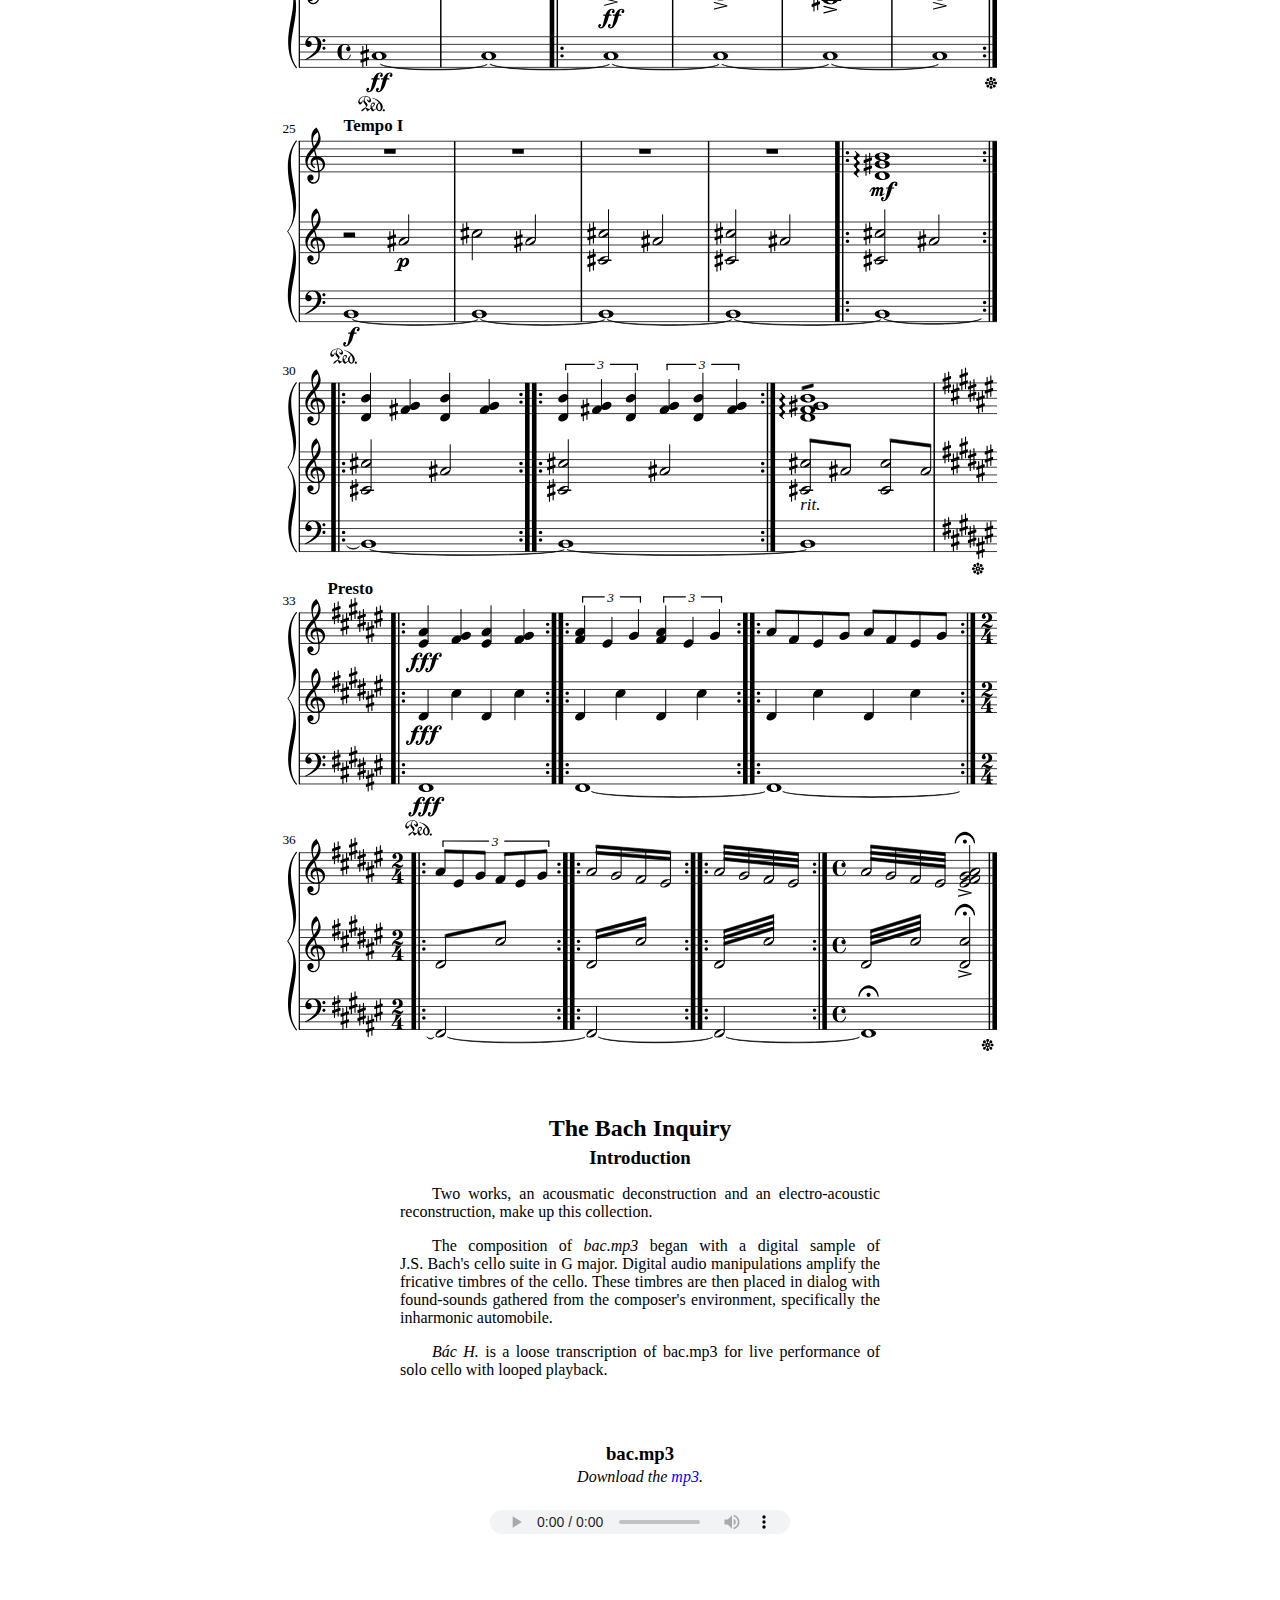
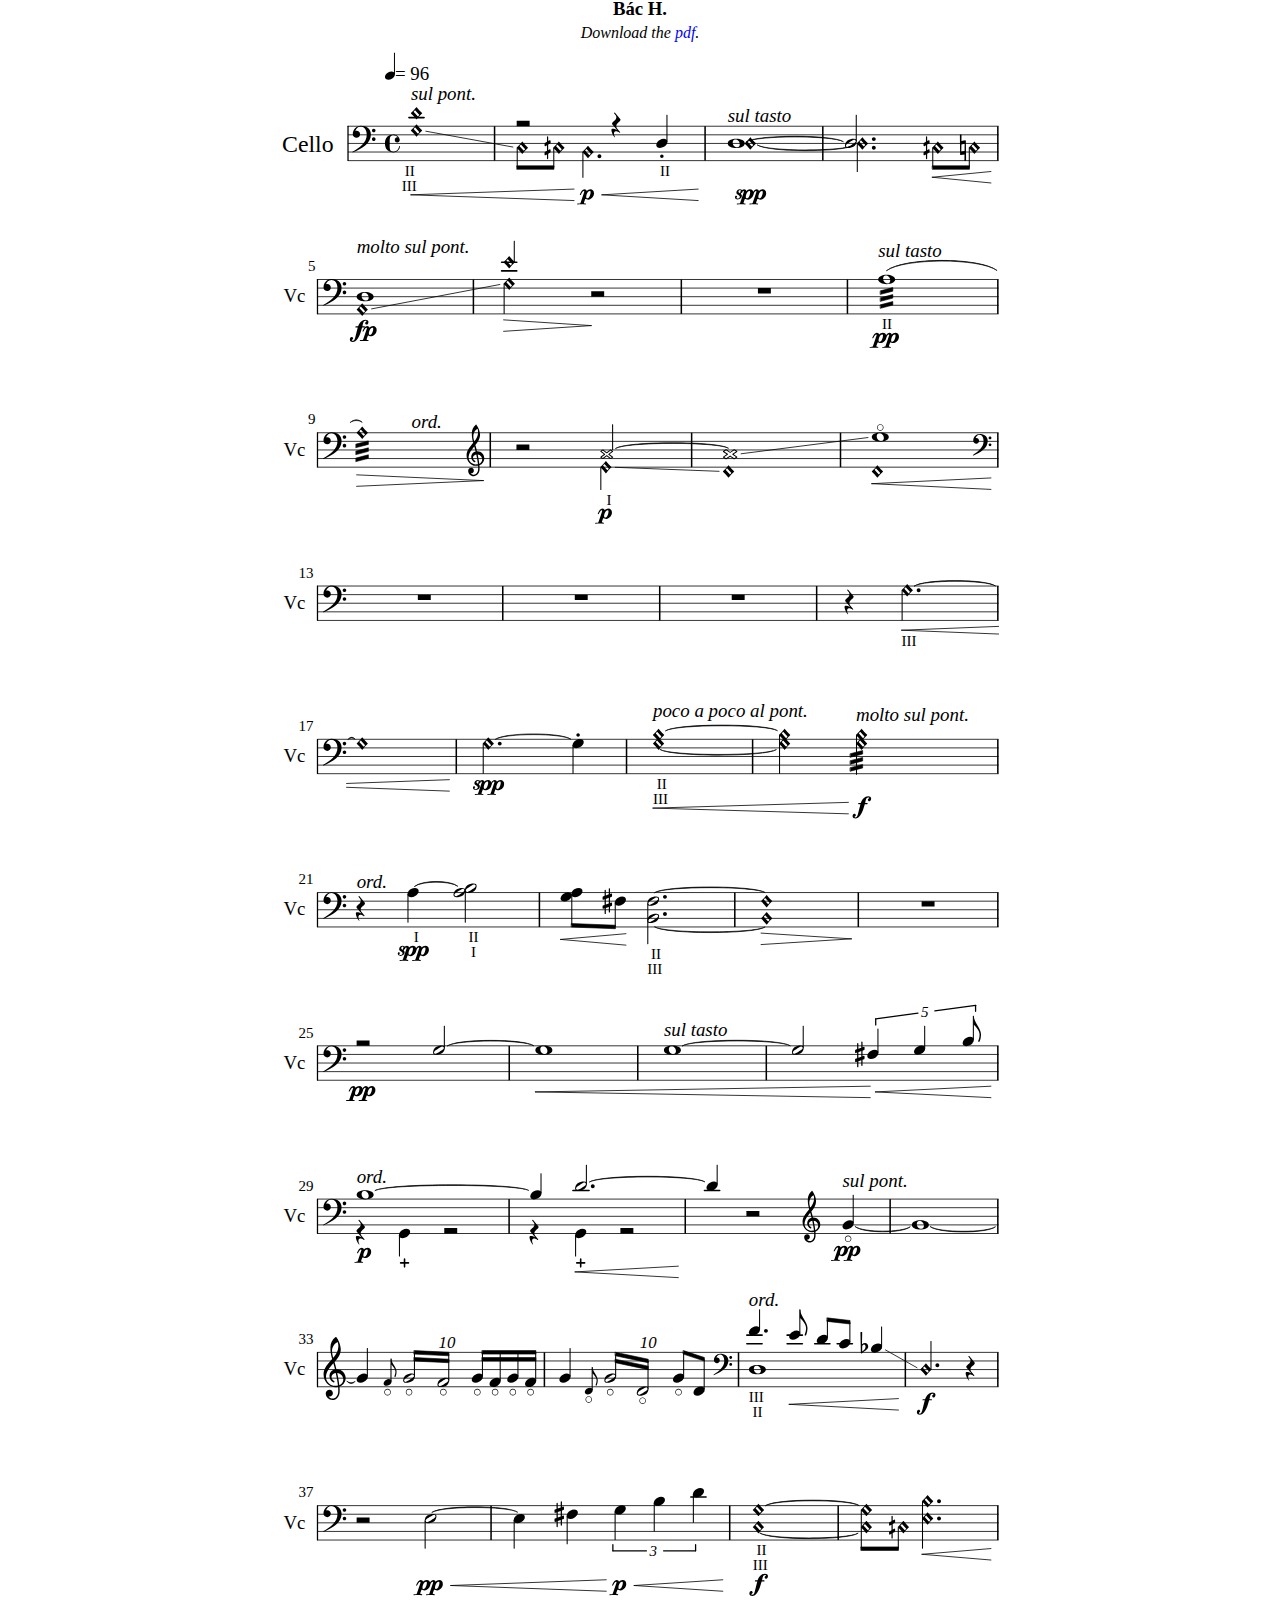
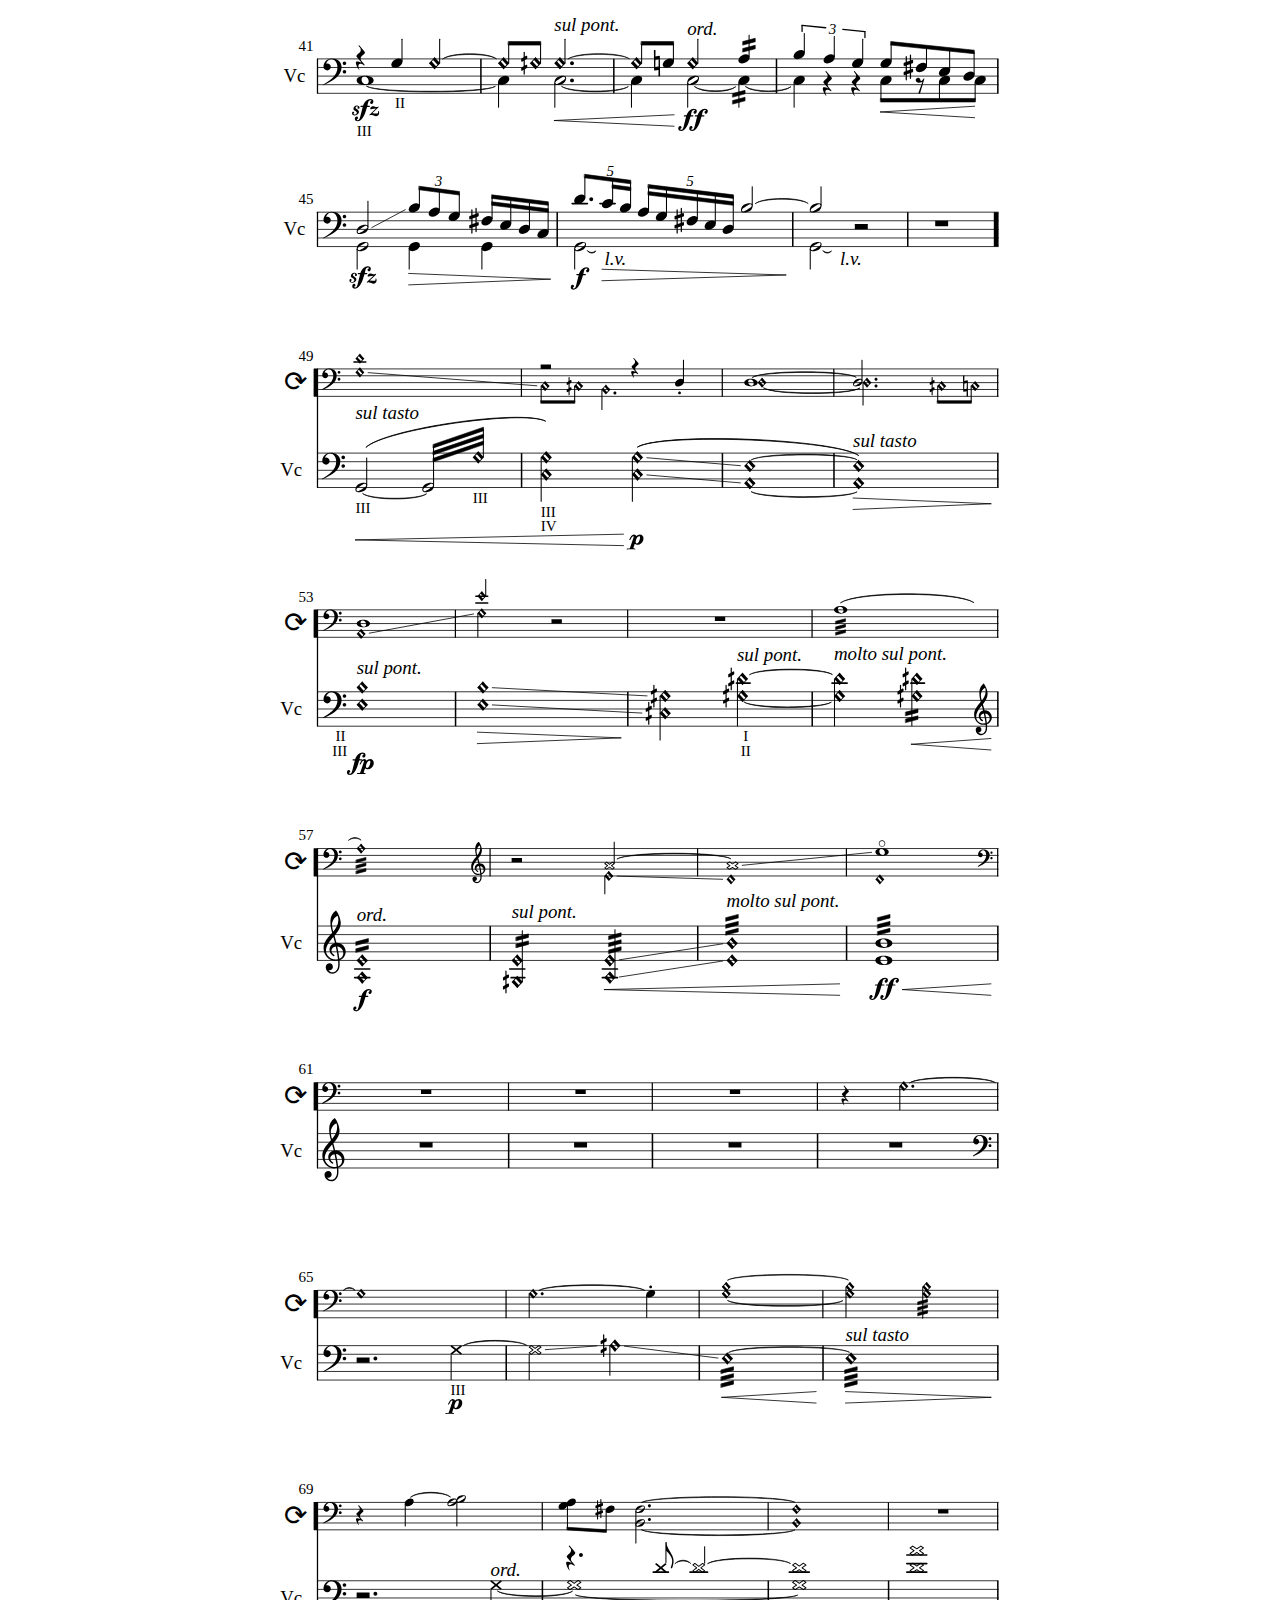
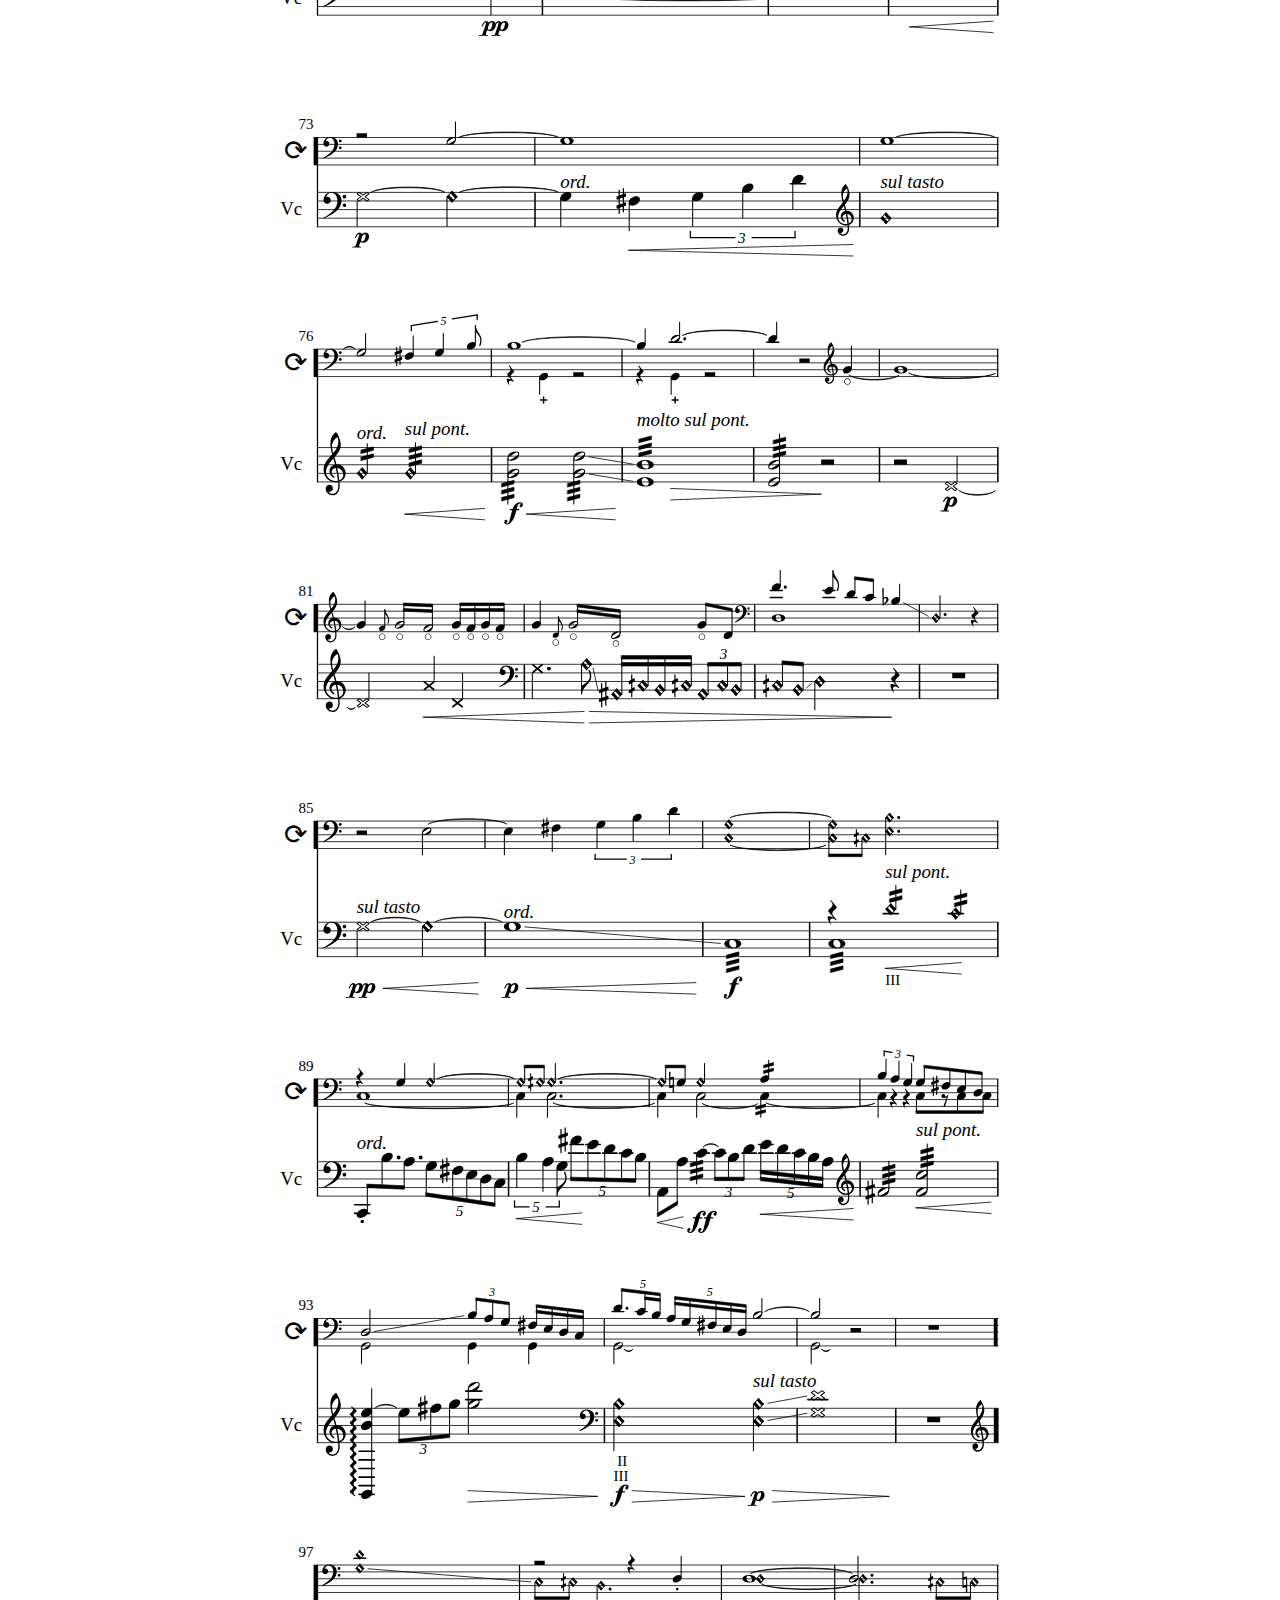
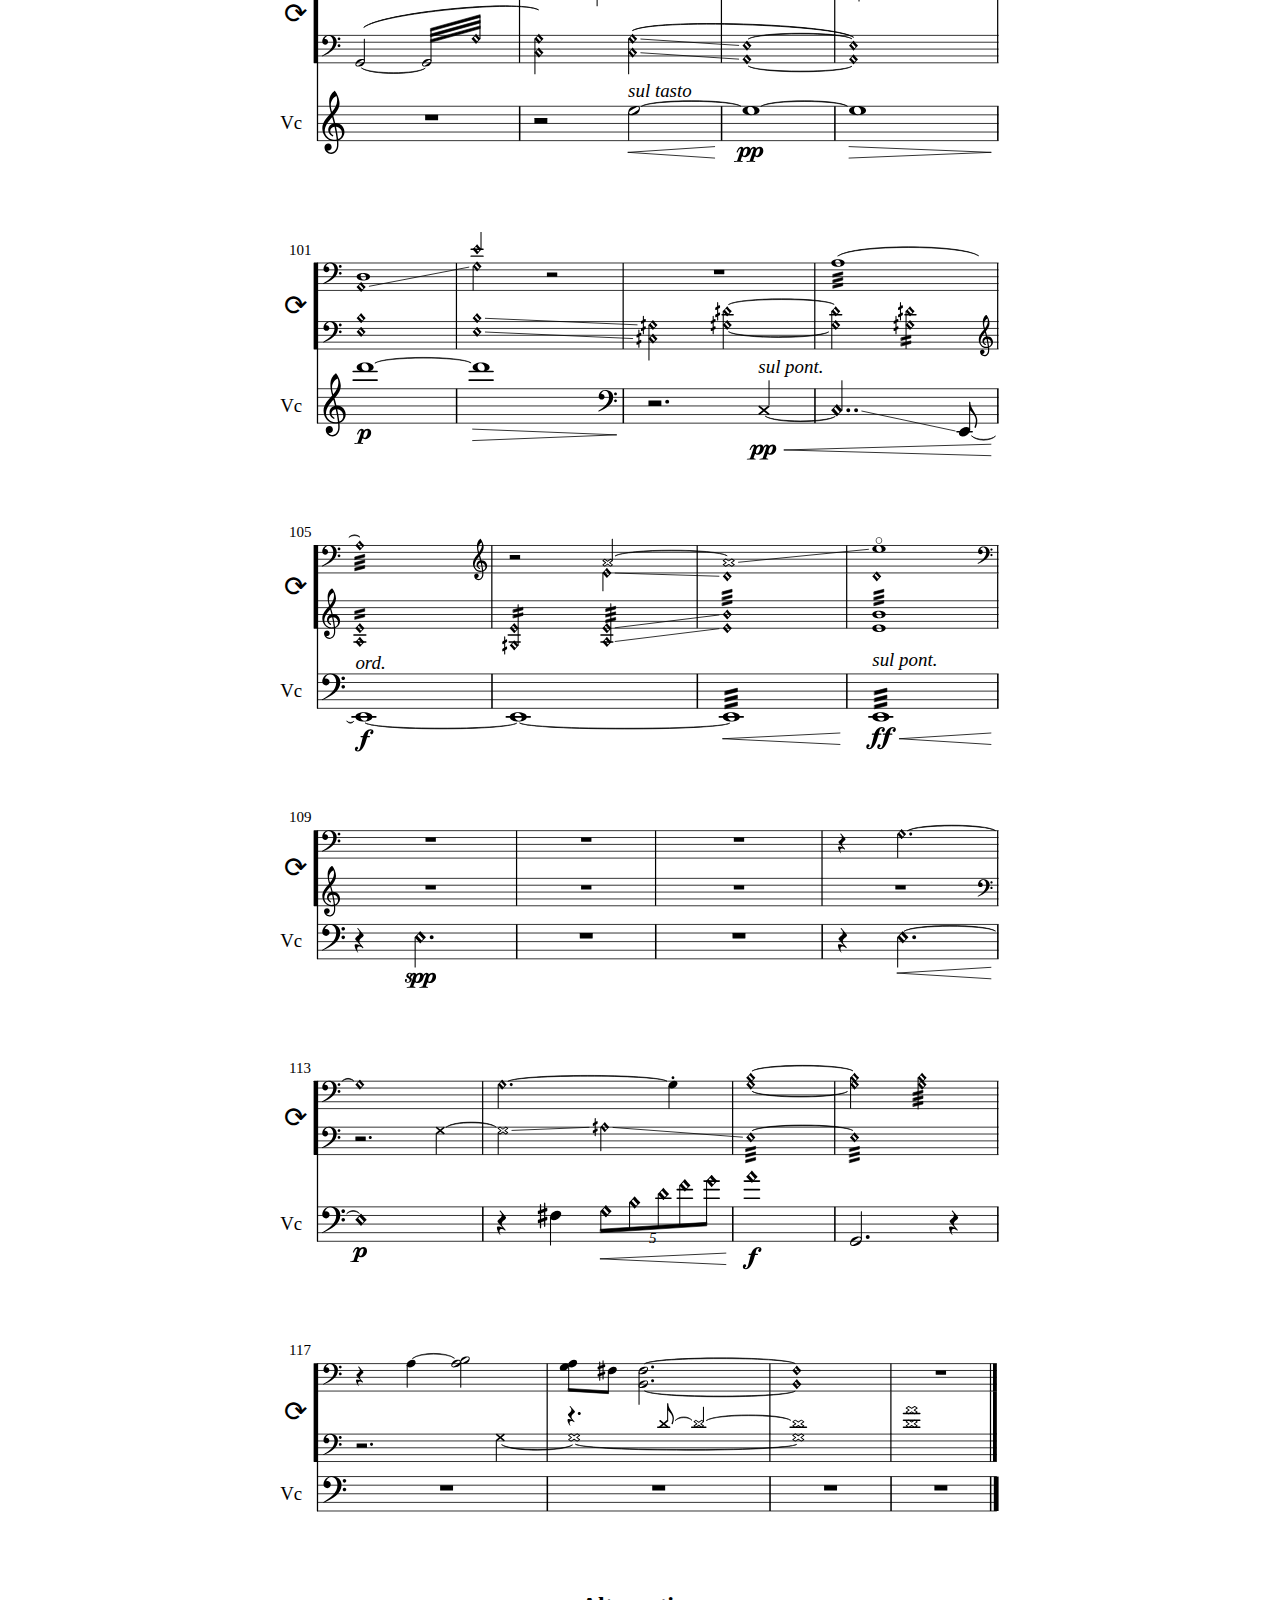
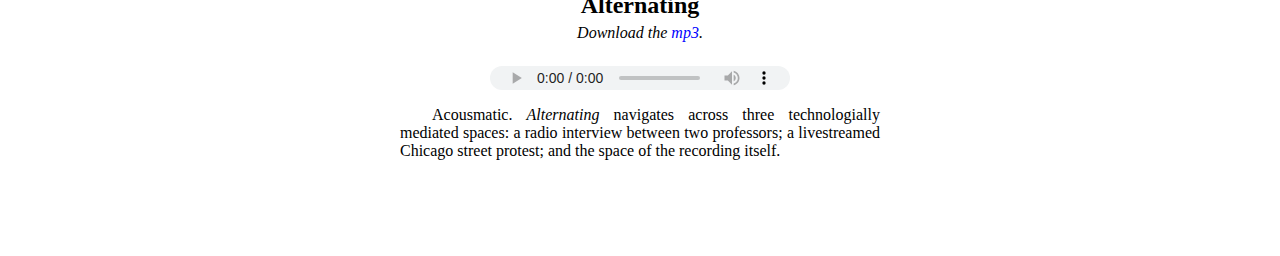
==== commit 84814348: "Update for M.A. apps" ====
--- a/index.html
+++ b/index.html
@@ -1,98 +1,94 @@
-<!doctype html>
-<html lang="en-US" xmlns="http://www.w3.org/1999/xhtml">
-<head>
-  <title>Zachary Viet Pine &mdash; Selected Works</title>
-<!--  <base href="http://ocf.berkeley.edu/~pine/portfolio/"> -->
-  <meta name="viewport" content="width=device-width, initial-scale=1.0" />
-  <meta charset="UTF-8" />
-  <link rel="stylesheet" href=".css">
-</head>
-<body>
-  <header>
-    <h1>Zachary Viet Pine</h1>
-    <h2>Selected Works</h2>
-    <nav>
-      <h4>Contents</h4>
-      <ol id="table-of-contents">
-        <li><a href="#stuke">Piano St&uuml;ke</a></li>
-        <li><a href="#bac">The Bach Inquiry</a></li>
-        <li><a href="#alternating">Alternating</a></li>
-      </ol>
-    </nav>
-  </header>
-  <main>
-    <article id="stuke">
-      <header>
-        <h2>Piano St&uuml;ke</h2>
-        <i>Download the <a href="./stuke.mp3">mp3</a>
-           or the <a href="./stuke.pdf">pdf</a>.</i>
-        <br>
-        <details>
-	        <summary>
-	          <i><a>Watch the premier performance</a></i>
-	          <i>by Nate Ben-Horin.</i>            
-	        </summary>
-	        <iframe src="https://www.youtube.com/embed/7B66WGATKFw" ></iframe>
-          </details>
-          <audio src="./stuke.mp3" type="audio/mp3" controls ></audio>
-        </header>
-        <section class="score">        
-        <picture>
-	        <h3>I</h3>
-	        <img src="stuke/web1.svg" 
-	          alt="Score for Piano Stuke, Movement I"  />
-        </picture>        
-        <picture>
-      	  <h3>II</h3>
-	        <img src="stuke/web1.svg"
-	          alt="Score for Piano Stuke, Movement II" />
-        </picture>
-      </section>
-    </article>
-    <article id="bac">
-      <header>
-        <h2>The Bach Inquiry</h2>
-		<h3>Introduction</h2>
-        <p>Two works, an acousmatic deconstruction and an electro-acoustic
-           reconstruction, make up this collection.</p>
-        <p>The composition of <a href="#bacmp3">bac.mp3</a> began with a
-           digital sample of J.S.&nbsp;Bach's imperishable <i>Cello Suite in
-           G&nbsp;major</i>. Digital audio manipulations amplify the fricative
-           timbres of the cello. These timbres are then placed
-           in dialog with found-sounds gathered from the composer's environment, 
-		   specifically the inharmonic automobile.</p>
-        <p><a href="#bach">B&aacute;c H.</a> is a loose transcription of 
-		   bac.mp3 for live performance of solo cello with looped playback.</p>
-      </header>
-      <section id="bacmp3" class="composition">
-        <header>
-          <h3>bac.mp3</h3>
-          <i>Download the <a href="./bac.mp3">mp3</a>.</i>
-          <audio src="./bac.mp3" controls ></audio>
-        </header>
-      </section>
-      <section id="bach" class="composition">
-        <header>
-          <h3>B&aacute;c H.</h3>
-          <i>Download the <a href="./bac.pdf">pdf</a>.</i>
-        </header>
-        <picture>
-          <img src="./bac/web.svg" alt="Score for Bac H." />
-        </picture>
-      </section>
-    </article>
-    <article id="alternating">
-      <section class="composition">
-        <header>
-          <h2>Alternating</h2>
-          <i>Download the <a href="./alternating.mp3">mp3</a>.</i>
-          <audio src="alternating.mp3" controls ></audio>      
-        </header>
-      </section>
-    </article>
-  </main>
-  <footer>
-    <small hidden><a href="#top">Return to top.</a></small>
-  </footer>
-</body>
-</html>
+<html lang="en-US" xmlns="http://www.w3.org/1999/xhtml"><head><meta http-equiv="Content-Type" content="text/html; charset=UTF-8">
+  <!-- Global site tag (gtag.js) - Google Analytics -->
+  <script async="" src="https://www.googletagmanager.com/gtag/js?id=UA-113730894-1"></script>
+  <script>
+    window.dataLayer = window.dataLayer || [];
+    function gtag(){dataLayer.push(arguments);}
+    gtag('js', new Date());
+    gtag('config', 'UA-113730894-1');
+  </script>
+  <title>Zachary Viet Pine - Selected Works</title>
+  <meta name="viewport" content="width=device-width, initial-scale=1.0">
+  
+  <link rel="stylesheet" href=".css">
+</head>
+<body>
+  <header>
+    <h1>Zachary Viet Pine</h1>
+    <h2>Selected Works</h2>
+    <nav>
+      <h4>Contents</h4>
+      <ol id="table-of-contents">
+        <li><a href="./#stuke">Piano Stüke</a></li>
+        <li><a href="./#bac">The Bach Inquiry</a></li>
+        <li><a href="./#alternating">Alternating</a></li>
+      </ol>
+    </nav>
+  </header>
+  <main>
+    <article id="stuke">
+      <header class="audio">
+        <h2>Piano Stüke</h2>
+        <i>Download the <a href="./stuke.mp3">mp3</a> or the <a href="./stuke.pdf">pdf</a>.</i>
+        <br>
+        <details>
+	  <summary>
+	  <i>Watch the <a>premier performance</a></i><i>by Nate&nbsp;Ben‑Horin.</i>            
+          </summary>
+	  <iframe src="https://www.youtube.com/embed/7B66WGATKFw"></iframe>
+        </details>
+        <audio src="./stuke.mp3" type="audio/mp3" controls=""></audio>
+      </header>
+      <picture>
+        <h3>I</h3>
+        <img src="./stuke/web1.svg" alt="Score for Piano Stüke, Movement I">
+      </picture>        
+      <picture>
+        <h3>II</h3>
+	<img src="./stuke/web2.svg" alt="Score for Piano Stüke, Movement II">
+      </picture>
+    </article>
+    <article id="bac">
+      <header>
+        <h2>The Bach Inquiry</h2>
+        <h3>Introduction</h3>
+        <p>Two works, an acous­matic de­construction and an electro-acoustic
+           reconstruction, make up this collection.</p>
+	<p>The composition of <i>bac.mp3</i> began with a
+           digital sample of J.S.&nbsp;Bach's cello suite in
+           G&nbsp;major. Digital audio manipulations amplify the fricative
+           timbres of the cello. These timbres are then placed
+           in dialog with found-sounds gathered from the composer's environment, 
+           specifically the inharmonic automobile.</p>
+        <p><i>Bác H.</i> is a loose transcription of 
+           bac.mp3 for live performance of solo cello with looped playback.</p>
+      </header>
+      <section id="bacmp3">
+        <header class="audio">
+          <h3>bac.mp3</h3>
+          <i>Download the <a href="./bac.mp3">mp3</a>.</i>
+          <audio src="./bac.mp3" controls=""></audio>
+        </header>
+      </section>
+      <section id="bach">
+        <header>
+          <h3>Bác H.</h3>
+          <i>Download the <a href="./bac.pdf">pdf</a>.</i>
+        </header>
+        <picture>
+          <img src="./bac/web.svg" alt="Score for Bác H.">
+        </picture>
+      </section>
+    </article>
+    <article id="alternating">
+      <header class="audio">
+        <h2>Alternating</h2>
+        <audio src="alternating.mp3" controls=""></audio>      
+        <i>Download the <a href="./alternating.mp3">mp3</a>.</i>
+      </header>
+      <p>Acousmatic. <i>Alternating</i> navigates across three 
+        technologially mediated spaces: a radio interview between two professors;
+        a livestreamed Chicago street protest; and the space of the recording itself.</p>
+    </article>
+  </main>
+</body></html>
--- a/.css
+++ b/.css
@@ -1,66 +1,78 @@
+/** __________Contents__________
+ *    01 Body-level Styles
+ *    02 Navigation
+ *    03 Articles and Subsections
+ *    04 Media Objects
+**/ 
+
+/* 01 Body-level Styles */
+
+body {
+  max-width: 720px;
+  margin: 96px auto;
+  text-align: center;
+}
 a { 
+  color: blue;
   text-decoration: none;
   cursor: pointer;
 }
 a:hover { 
   text-decoration: underline;
 }
-
-body {
-  max-width: 816px;
-  margin: 96px auto;
-  text-align: center;
-}
 h2, h3{
   margin: 0.2em 0;
 }
-
+/* 02 Navigation */
 nav h4 {
   width: 120px;
-  margin: 72px auto 12px auto;
+  margin: 4em auto 0.5em auto;
   border-bottom-width: thin;
   border-bottom-style: solid;
 }
 nav ol {
   padding: 0;
   margin: 0 0 2em 0;
+  line-height: 150%;
   list-style-type: none;
-  line-height: 150%;
 }
-
-article {
-  padding: 1em;
+/* 03 Articles and Subsections */
+article header {
+  margin: 4em auto 0 auto;
+  position: relative;
 }
- 
-article header {
-  min-height: 6.5em;
-  position: relative;
-  margin: 4em auto 0 auto;
+article header.audio {
+  padding-bottom: 3em;
+  margin-bottom: 1em;
 }
-
 article p {
-  margin: 1em 6em;
-  text-align: left;
+  width: 480px;
+  max-width: 90vw;
+  margin: 1em auto;
+  text-align: justify;
+  text-indent: 2em;
 }
-
+/* 04 Media Objects */
+audio {
+  max-height: 1.5em;
+  max-width: 79vw;
+  margin: auto;
+  position: absolute;
+  right: 0; bottom: 0; left: 0;
+}
+img {
+  width: 100%;
+  max-width: 96vw;
+}
 summary i {
   display: inline-block;
 }
-
 iframe {
-  position: relative;
-  margin: 12px auto -12px auto;
+  max-width: 80vw;
+  max-height: 45vw;
   width: 640px;
   height: 360px;
+  margin: 1em auto -4em auto;
+  position: relative;
   z-index: 100;
 }
-audio {
-  max-height: 1em;
-  position: absolute;
-  margin: auto;
-  right: 0; bottom: 0; left: 0;
-}
-
-img {
-  max-width: 100%;
-}
